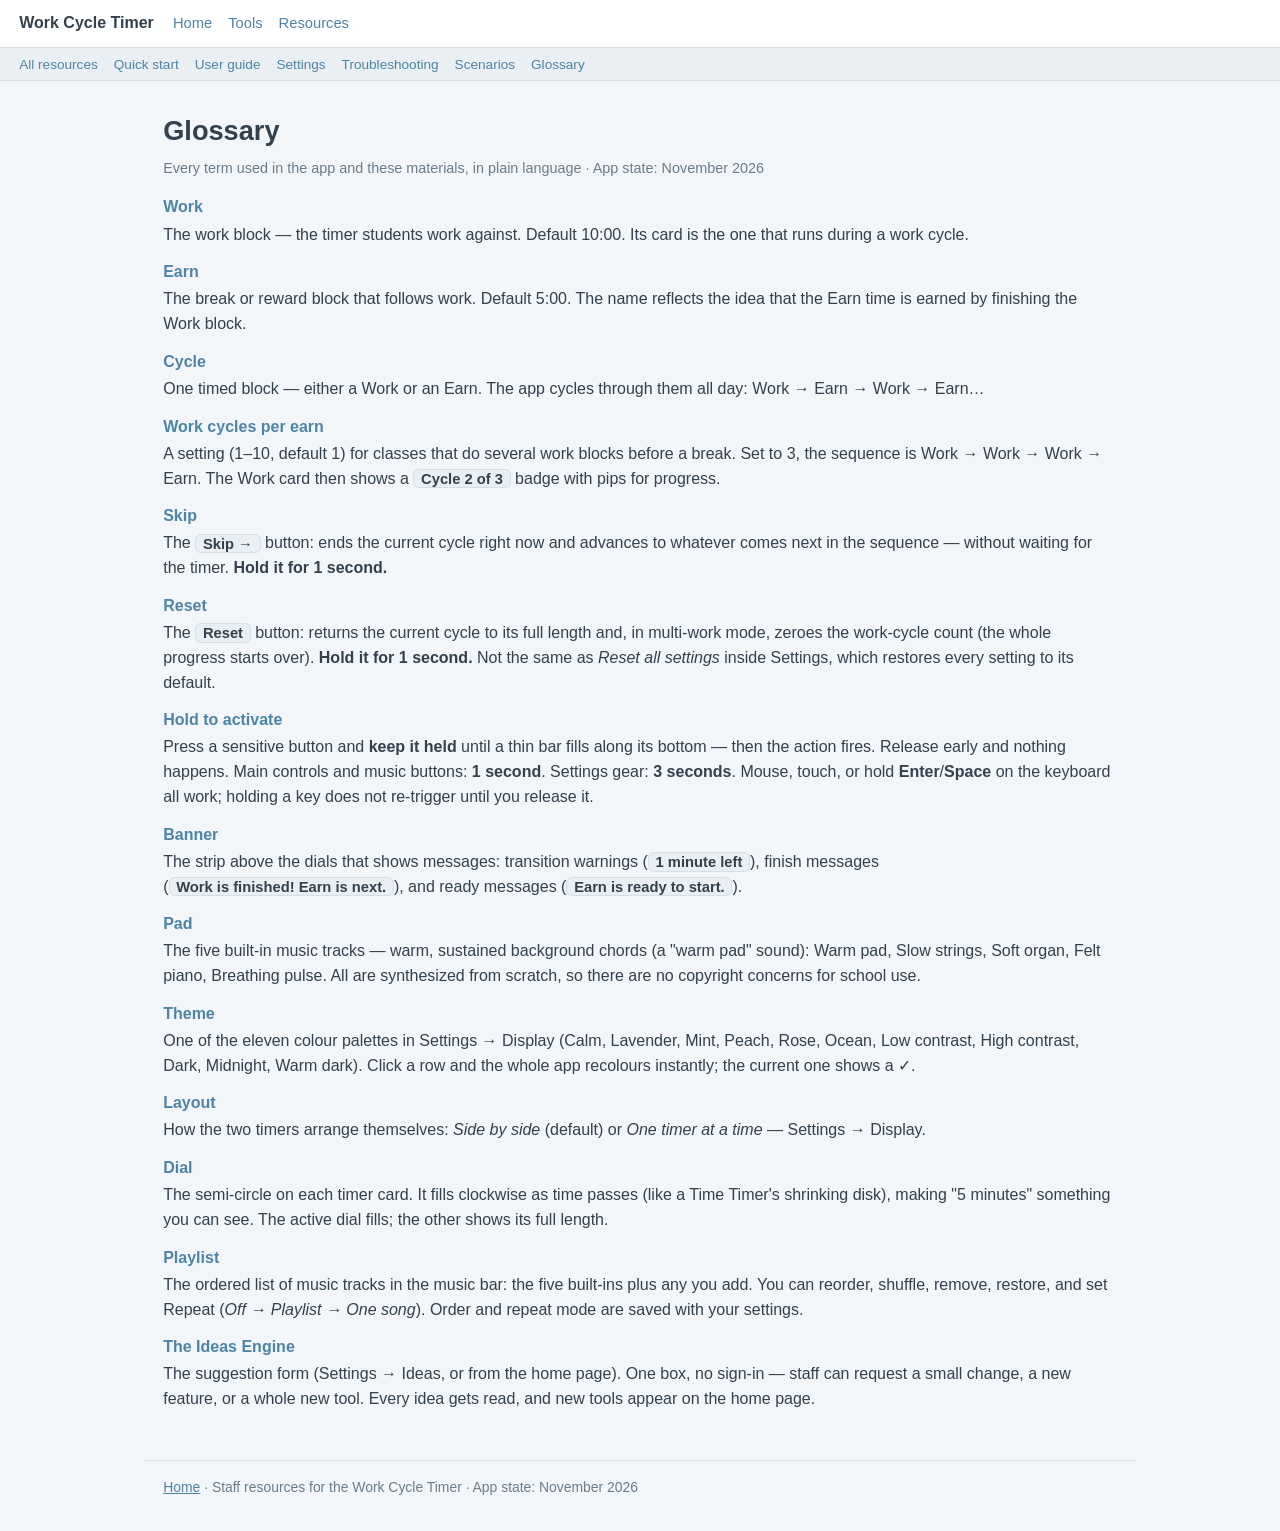
==== glossary.html @ d1660db3 "Base site: chooser home, Tools/Resources hubs, six staff resource pages" ====
<!doctype html>
<html lang="en">
<head>
<meta charset="utf-8">
<meta name="viewport" content="width=device-width, initial-scale=1">
<title>Glossary — Work Cycle Timer</title>
<link rel="stylesheet" href="site.css">
</head>
<body>

<header class="site-head">
  <a class="brand" href="index.html">Work Cycle Timer</a>
  <nav class="site-nav" aria-label="Site pages">
    <a href="index.html">Home</a>
    <a href="tools.html">Tools</a>
    <a href="resources.html">Resources</a>
  </nav>
</header>
<div class="subbar">
  <nav class="site-nav" aria-label="Resource pages">
    <a href="resources.html">All resources</a>
    <a href="quick-start.html">Quick start</a>
    <a href="user-guide.html">User guide</a>
    <a href="settings-ref.html">Settings</a>
    <a href="troubleshooting.html">Troubleshooting</a>
    <a href="scenarios.html">Scenarios</a>
    <a href="glossary.html">Glossary</a>
  </nav>
</div>

<main>
  <h1>Glossary</h1>
  <p class="meta">Every term used in the app and these materials, in plain language ·
    App state: November 2026</p>

  <dl>
    <dt>Work</dt>
    <dd>The work block — the timer students work against. Default 10:00. Its card is the one
      that runs during a work cycle.</dd>

    <dt>Earn</dt>
    <dd>The break or reward block that follows work. Default 5:00. The name reflects the idea
      that the Earn time is earned by finishing the Work block.</dd>

    <dt>Cycle</dt>
    <dd>One timed block — either a Work or an Earn. The app cycles through them all day:
      Work → Earn → Work → Earn…</dd>

    <dt>Work cycles per earn</dt>
    <dd>A setting (1–10, default 1) for classes that do several work blocks before a break.
      Set to 3, the sequence is Work → Work → Work → Earn. The Work card then shows a
      <span class="lbl">Cycle 2 of 3</span> badge with pips for progress.</dd>

    <dt>Skip</dt>
    <dd>The <span class="lbl">Skip →</span> button: ends the current cycle right now and
      advances to whatever comes next in the sequence — without waiting for the timer.
      <strong>Hold it for 1 second.</strong></dd>

    <dt>Reset</dt>
    <dd>The <span class="lbl">Reset</span> button: returns the current cycle to its full
      length and, in multi-work mode, zeroes the work-cycle count (the whole progress
      starts over). <strong>Hold it for 1 second.</strong> Not the same as
      <em>Reset all settings</em> inside Settings, which restores every setting to its
      default.</dd>

    <dt>Hold to activate</dt>
    <dd>Press a sensitive button and <strong>keep it held</strong> until a thin bar fills
      along its bottom — then the action fires. Release early and nothing happens. Main
      controls and music buttons: <strong>1 second</strong>. Settings gear: <strong>3
      seconds</strong>. Mouse, touch, or hold <strong>Enter</strong>/<strong>Space</strong>
      on the keyboard all work; holding a key does not re-trigger until you release it.</dd>

    <dt>Banner</dt>
    <dd>The strip above the dials that shows messages: transition warnings
      (<span class="lbl">1 minute left</span>), finish messages
      (<span class="lbl">Work is finished! Earn is next.</span>), and ready messages
      (<span class="lbl">Earn is ready to start.</span>).</dd>

    <dt>Pad</dt>
    <dd>The five built-in music tracks — warm, sustained background chords (a "warm pad"
      sound): Warm pad, Slow strings, Soft organ, Felt piano, Breathing pulse. All are
      synthesized from scratch, so there are no copyright concerns for school use.</dd>

    <dt>Theme</dt>
    <dd>One of the eleven colour palettes in Settings → Display (Calm, Lavender, Mint,
      Peach, Rose, Ocean, Low contrast, High contrast, Dark, Midnight, Warm dark). Click a
      row and the whole app recolours instantly; the current one shows a ✓.</dd>

    <dt>Layout</dt>
    <dd>How the two timers arrange themselves: <em>Side by side</em> (default) or
      <em>One timer at a time</em> — Settings → Display.</dd>

    <dt>Dial</dt>
    <dd>The semi-circle on each timer card. It fills clockwise as time passes (like a Time
      Timer's shrinking disk), making "5 minutes" something you can see. The active dial
      fills; the other shows its full length.</dd>

    <dt>Playlist</dt>
    <dd>The ordered list of music tracks in the music bar: the five built-ins plus any you
      add. You can reorder, shuffle, remove, restore, and set Repeat
      (<em>Off → Playlist → One song</em>). Order and repeat mode are saved with your
      settings.</dd>

    <dt>The Ideas Engine</dt>
    <dd>The suggestion form (Settings → Ideas, or from the home page). One box, no
      sign-in — staff can request a small change, a new feature, or a whole new tool.
      Every idea gets read, and new tools appear on the home page.</dd>
  </dl>
</main>

<footer class="site-foot">
  <a href="index.html">Home</a> · Staff resources for the Work Cycle Timer · App state: November 2026
</footer>

</body>
</html>
---- site.css ----
/* ============================================================
   Work Cycle Timer — site chrome for the home page and the
   staff resource pages (quick start, guide, reference, FAQ,
   scenarios, glossary). Gentle, plain, print-friendly.
   ============================================================ */

:root {
  --bg: #f2f6f8;
  --surface: #ffffff;
  --surface-2: #e9eff3;
  --text: #33414d;
  --dim: #6b7c8a;
  --border: #d5dfe6;
  --accent: #4d84a6;
  --why-bg: #e9f1f6;
  --why-border: #cfe0ec;
  --hold-bg: #fdf3dd;
  --hold-text: #7a5c1e;
  --hold-border: #eeddb3;
}

* { box-sizing: border-box; }

html { font-size: 16px; }

body {
  margin: 0;
  font-family: -apple-system, "Segoe UI", Roboto, Helvetica, Arial, sans-serif;
  background: var(--bg);
  color: var(--text);
  line-height: 1.55;
}

a { color: var(--accent); }

/* ---------- Header / nav ---------- */

.site-head {
  background: var(--surface);
  border-bottom: 1px solid var(--border);
  padding: .7rem 1.2rem;
  display: flex;
  flex-wrap: wrap;
  gap: .4rem 1.2rem;
  align-items: center;
}

.brand {
  font-weight: 800;
  text-decoration: none;
  color: var(--text);
}

.site-nav {
  display: flex;
  flex-wrap: wrap;
  gap: .25rem 1rem;
  font-size: .92rem;
}

.site-nav a {
  text-decoration: none;
  color: var(--accent);
}

.site-nav a:hover,
.site-nav a:focus-visible { text-decoration: underline; }

.subbar {
  background: var(--surface-2);
  border-bottom: 1px solid var(--border);
  padding: .35rem 1.2rem;
}

.subbar .site-nav { font-size: .85rem; }

/* ---------- Page ---------- */

main {
  max-width: 62rem;
  margin: 0 auto;
  padding: 1.4rem 1.2rem 2.5rem;
}

h1 {
  font-size: 1.7rem;
  margin: .4rem 0 .3rem;
}

h2 {
  font-size: 1.22rem;
  margin: 1.9rem 0 .55rem;
  border-bottom: 2px solid var(--border);
  padding-bottom: .25rem;
}

h3 {
  font-size: 1.03rem;
  margin: 1.25rem 0 .35rem;
}

p { margin: .45rem 0; }

.meta {
  color: var(--dim);
  font-size: .9rem;
  margin: 0 0 1rem;
}

ul, ol { padding-left: 1.3rem; }
li { margin: .32rem 0; }

/* Exact on-screen wording, marked inline */
.lbl {
  font-weight: 700;
  font-size: .92em;
  background: var(--surface-2);
  border: 1px solid var(--border);
  border-radius: 6px;
  padding: .05rem .42rem;
  white-space: nowrap;
}

/* ---------- Cards (home page) ---------- */

.cards {
  display: grid;
  grid-template-columns: repeat(auto-fill, minmax(16rem, 1fr));
  gap: .9rem;
  margin: 1rem 0;
}

.card {
  display: block;
  background: var(--surface);
  border: 1px solid var(--border);
  border-radius: 12px;
  padding: 1rem 1.1rem;
  text-decoration: none;
  color: var(--text);
}

.card:hover { border-color: var(--accent); }

.card.primary {
  border: 2px solid var(--accent);
  background: linear-gradient(160deg, var(--surface-2), var(--surface));
}

.card h3 {
  margin: 0 0 .3rem;
  color: var(--accent);
  font-size: 1.05rem;
}

.card p {
  margin: 0;
  font-size: .93rem;
  color: var(--dim);
}

.card .go {
  display: inline-block;
  margin-top: .6rem;
  font-weight: 700;
  color: var(--accent);
  font-size: .93rem;
}

/* ---------- Chooser cards (home) ---------- */

.choose {
  display: grid;
  grid-template-columns: repeat(auto-fit, minmax(17rem, 1fr));
  gap: 1.1rem;
  margin: 1.6rem 0;
}

.choose .card {
  padding: 1.6rem 1.5rem;
}

.choose .card h3 {
  font-size: 1.45rem;
  margin: 0 0 .45rem;
}

.choose .card p {
  font-size: 1rem;
  color: var(--text);
}

.choose .card .go {
  font-size: 1.05rem;
  margin-top: 1rem;
}

/* ---------- Callouts ---------- */

.hold,
.why {
  border-radius: 10px;
  padding: .6rem .85rem;
  margin: .9rem 0;
  font-size: .95rem;
}

.hold {
  background: var(--hold-bg);
  border: 1px solid var(--hold-border);
  color: var(--hold-text);
}

.why {
  background: var(--why-bg);
  border: 1px solid var(--why-border);
}

.hold strong { color: var(--hold-text); }

/* ---------- Numbered steps ---------- */

ol.steps { padding-left: 1.35rem; }
ol.steps > li { margin: .5rem 0; }
ol.steps > li::marker { font-weight: 800; color: var(--accent); }

/* ---------- Tables ---------- */

table {
  border-collapse: collapse;
  width: 100%;
  background: var(--surface);
  border: 1px solid var(--border);
  font-size: .94rem;
  margin: .6rem 0 1.2rem;
}

th, td {
  border: 1px solid var(--border);
  padding: .5rem .65rem;
  text-align: left;
  vertical-align: top;
}

th { background: var(--surface-2); }

/* ---------- FAQ blocks ---------- */

.qa {
  background: var(--surface);
  border: 1px solid var(--border);
  border-radius: 10px;
  padding: .8rem 1rem;
  margin: .8rem 0;
}

.qa h3 {
  margin: 0 0 .35rem;
  color: var(--accent);
}

.qa p:last-child { margin-bottom: 0; }

/* ---------- Glossary ---------- */

dl { margin: .5rem 0; }
dt { font-weight: 700; margin-top: .8rem; color: var(--accent); }
dd { margin: .15rem 0 0; }

/* ---------- Footer ---------- */

.site-foot {
  max-width: 62rem;
  margin: 0 auto;
  padding: 1rem 1.2rem 2rem;
  color: var(--dim);
  font-size: .87rem;
  border-top: 1px solid var(--border);
}

/* ---------- Print (staff like paper) ---------- */

@media print {
  .site-head, .site-foot { display: none; }
  body { background: #fff; font-size: 11pt; }
  main { max-width: none; padding: 0; }
  a { color: #000; text-decoration: none; }
  a[href^="http"]::after {
    content: " (" attr(href) ")";
    font-size: .8em;
    color: #444;
    word-break: break-all;
  }
  .card, table, .qa, .hold, .why, .steps li { break-inside: avoid; }
  h2, h3 { break-after: avoid; }
  .card.primary { background: #fff; }
  table { font-size: 10pt; }
  .lbl { border-color: #999; background: #fff; }
}
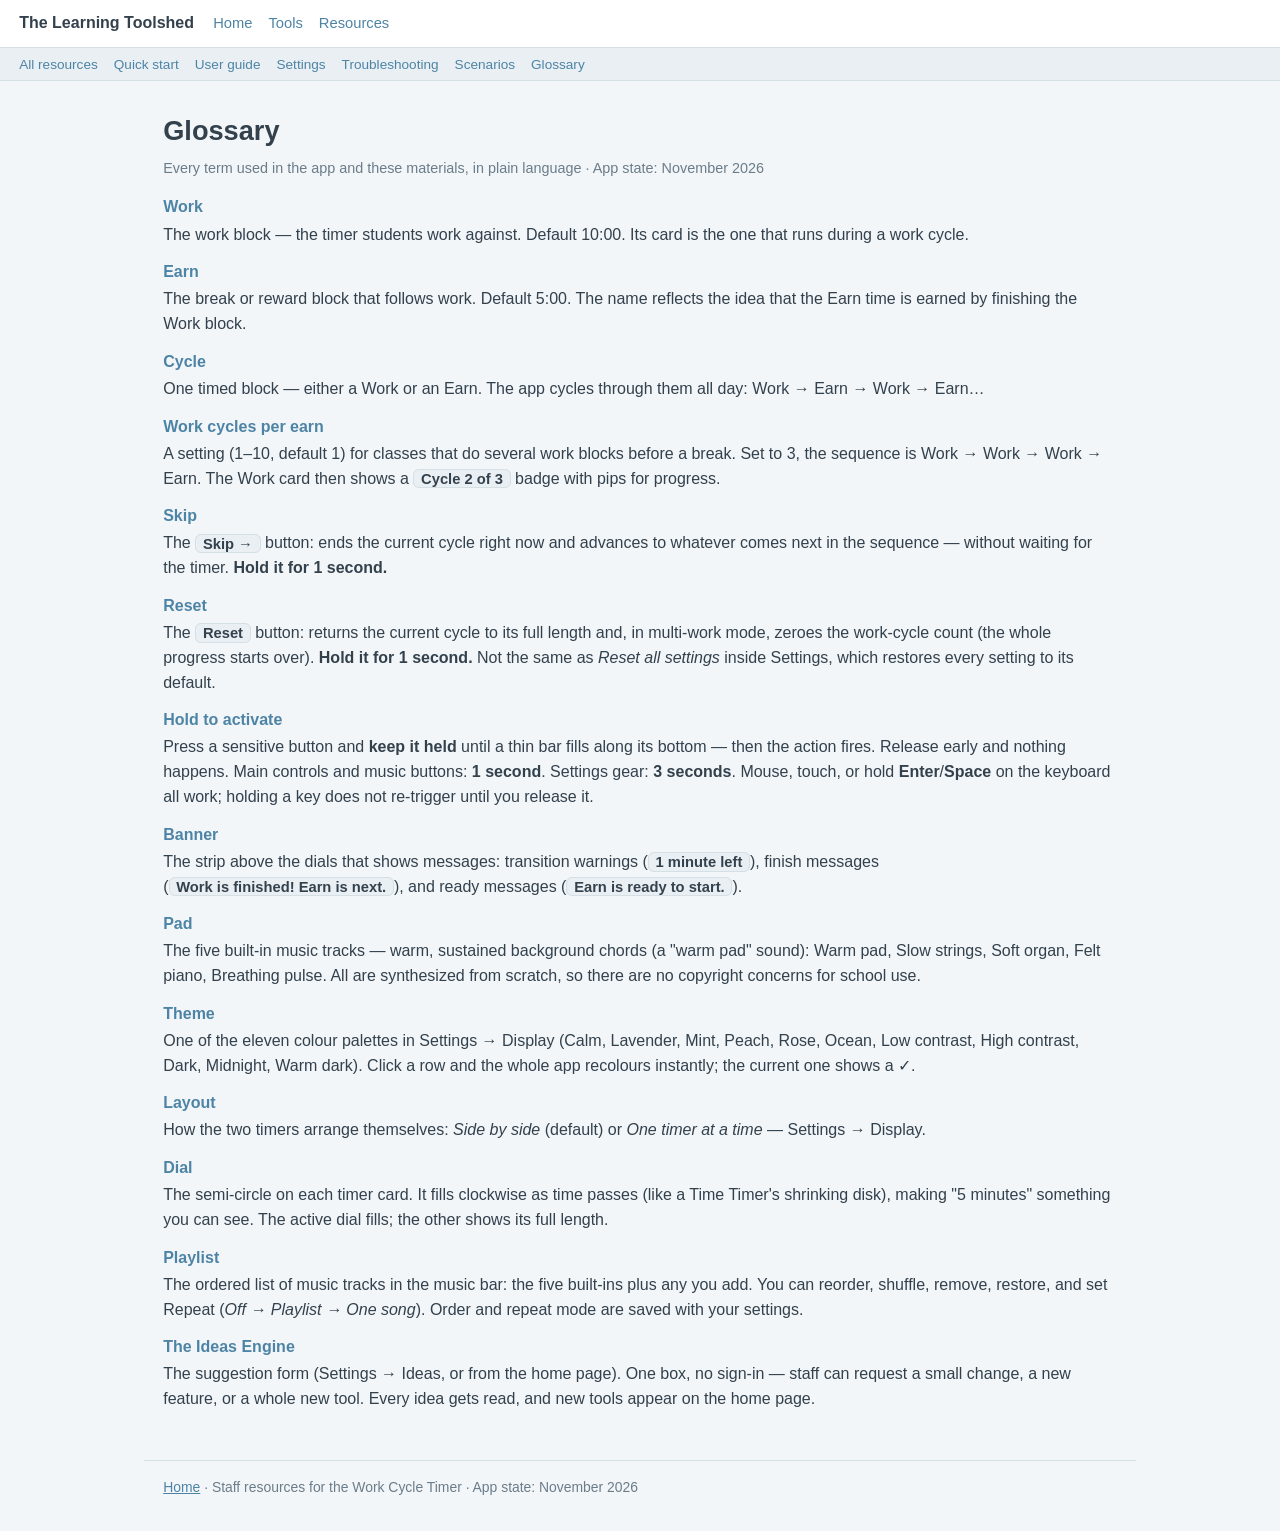
==== commit cb7e8aca: "Rename site: The Learning Toolshed (sensory-friendly tools for autistic classrooms)" ====
--- a/glossary.html
+++ b/glossary.html
@@ -3,13 +3,13 @@
 <head>
 <meta charset="utf-8">
 <meta name="viewport" content="width=device-width, initial-scale=1">
-<title>Glossary — Work Cycle Timer</title>
+<title>Glossary — The Learning Toolshed</title>
 <link rel="stylesheet" href="site.css">
 </head>
 <body>
 
 <header class="site-head">
-  <a class="brand" href="index.html">Work Cycle Timer</a>
+  <a class="brand" href="index.html">The Learning Toolshed</a>
   <nav class="site-nav" aria-label="Site pages">
     <a href="index.html">Home</a>
     <a href="tools.html">Tools</a>
--- a/site.css
+++ b/site.css
@@ -194,6 +194,58 @@
   font-size: 1.05rem;
   margin-top: 1rem;
 }
+
+/* ---------- Tool picker (resources page) ---------- */
+
+.tool-picker {
+  background: var(--surface);
+  border: 1px solid var(--border);
+  border-radius: 12px;
+  box-shadow: 0 1px 3px rgba(40, 60, 80, .07);
+  padding: .95rem 1.15rem;
+  margin: 1.2rem 0;
+  display: flex;
+  flex-wrap: wrap;
+  gap: .6rem .9rem;
+  align-items: center;
+  font-weight: 700;
+  font-size: 1.05rem;
+}
+
+.tool-picker label {
+  color: var(--text);
+}
+
+.tool-picker select {
+  font-size: 1.1rem;
+  font-weight: 600;
+  padding: .6rem 2.4rem .6rem 1rem;
+  border: 1px solid var(--border);
+  border-radius: 12px;
+  background-color: var(--surface-2);
+  background-image: url("data:image/svg+xml,%3Csvg xmlns='http://www.w3.org/2000/svg' viewBox='0 0 12 8'%3E%3Cpath d='M1 1.5 6 6.5 11 1.5' fill='none' stroke='%236b7c8a' stroke-width='2' stroke-linecap='round' stroke-linejoin='round'/%3E%3C/svg%3E");
+  background-repeat: no-repeat;
+  background-position: right .9rem center;
+  background-size: .75em;
+  color: var(--text);
+  appearance: none;
+  -webkit-appearance: none;
+  cursor: pointer;
+  box-shadow: 0 1px 2px rgba(40, 60, 80, .06);
+  transition: border-color .15s ease, box-shadow .15s ease;
+}
+
+.tool-picker select:hover {
+  border-color: var(--accent);
+}
+
+.tool-picker select:focus-visible {
+  outline: 2px solid var(--accent);
+  outline-offset: 1px;
+  border-color: var(--accent);
+}
+
+.tool-group[hidden] { display: none; }
 
 /* ---------- Callouts ---------- */
 
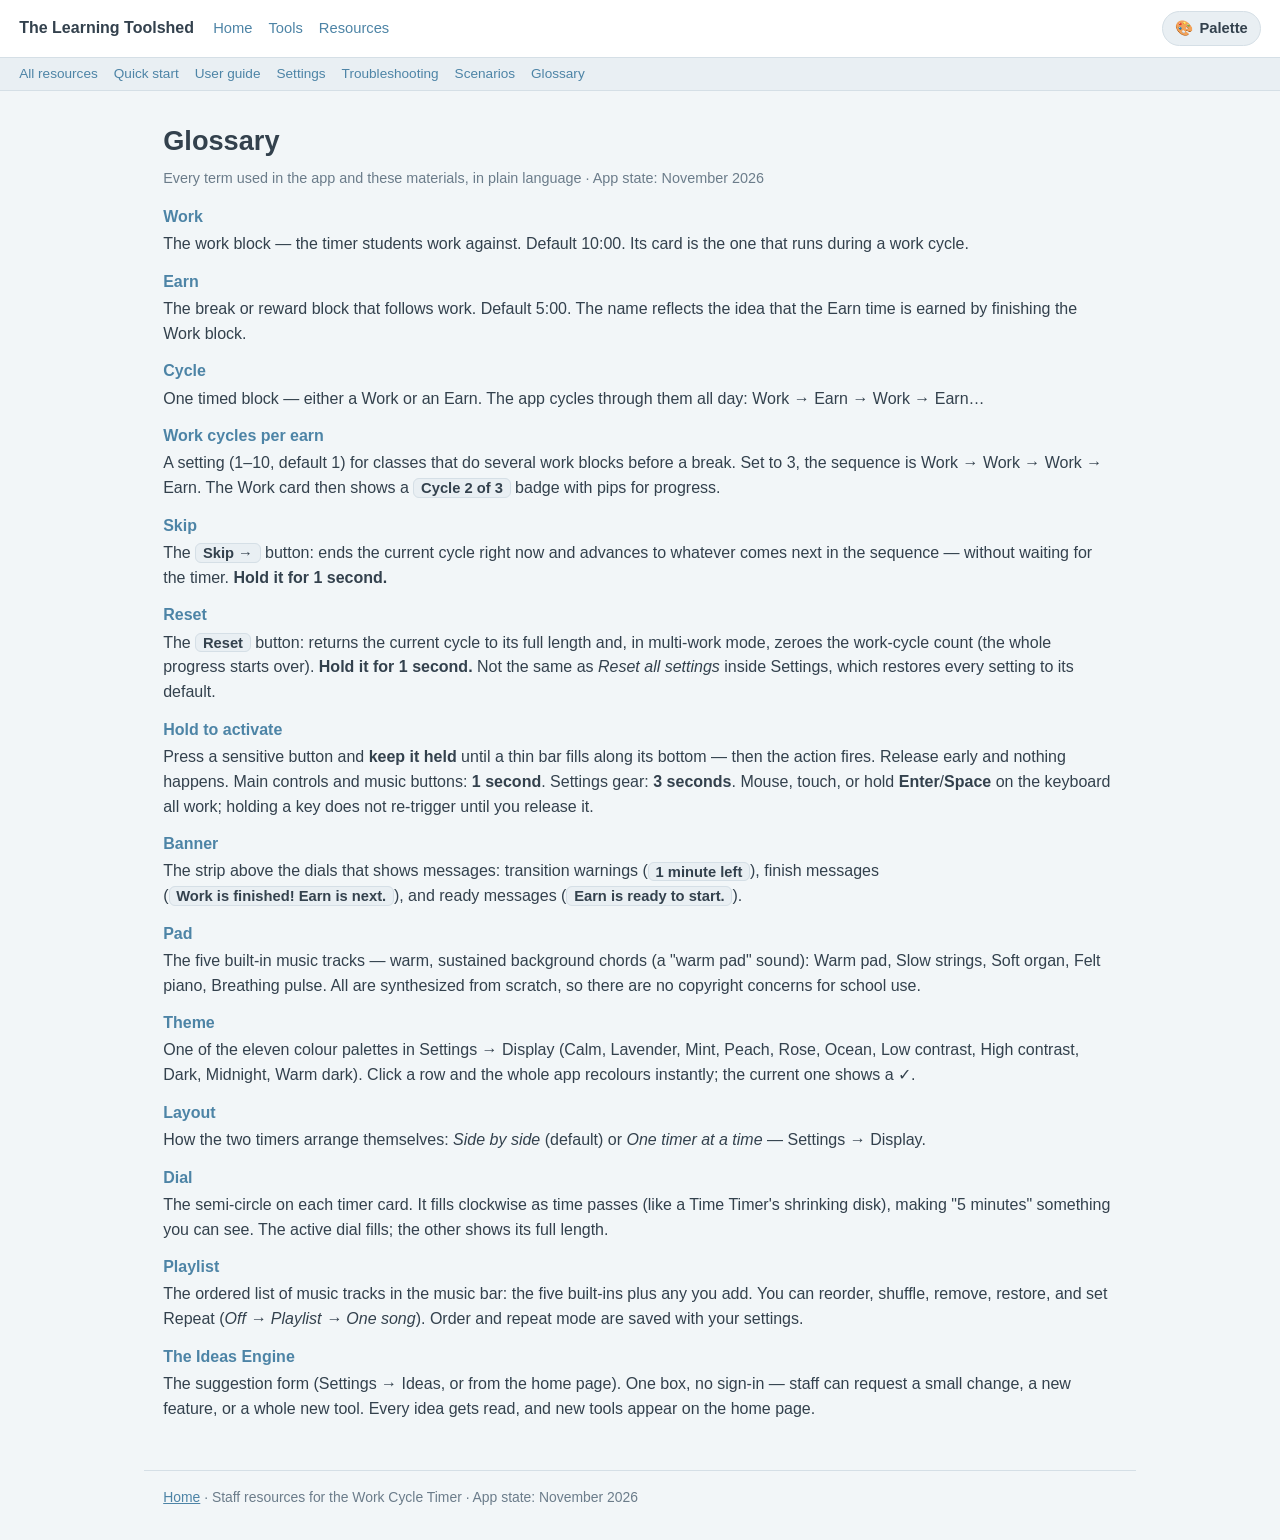
==== commit bda07912: "Shared color palette: site.js picker on every page, 11 theme blocks, fullscreen + palette docs" ====
--- a/glossary.html
+++ b/glossary.html
@@ -5,6 +5,7 @@
 <meta name="viewport" content="width=device-width, initial-scale=1">
 <title>Glossary — The Learning Toolshed</title>
 <link rel="stylesheet" href="site.css">
+<script src="site.js"></script>
 </head>
 <body>
 
--- a/site.css
+++ b/site.css
@@ -29,6 +29,7 @@
   background: var(--bg);
   color: var(--text);
   line-height: 1.55;
+  transition: background-color .35s ease, color .35s ease;   /* gentle palette switch */
 }
 
 a { color: var(--accent); }
@@ -328,6 +329,267 @@
   color: var(--dim);
   font-size: .87rem;
   border-top: 1px solid var(--border);
+}
+
+/* ---------- Shared color palettes (every page + the timer) ----------
+   The same 11 palettes as the Work Cycle Timer's Settings → Display.
+   site.js sets html[data-theme] before first paint and injects the
+   header picker; these values mirror the app's styles.css exactly so
+   moving between the site and the timer never jars.
+   Site var <- app var:  --dim <- --text-dim   --why-* <- surface-2/border
+                         --hold-* <- --warn-*                         */
+
+html[data-theme="calm"] {
+  --bg: #f2f6f8;
+  --surface: #ffffff;
+  --surface-2: #e9eff3;
+  --text: #33414d;
+  --dim: #6b7c8a;
+  --border: #d5dfe6;
+  --accent: #4d84a6;
+  --why-bg: #e9eff3;
+  --why-border: #d5dfe6;
+  --hold-bg: #fdf3dd;
+  --hold-text: #7a5c1e;
+  --hold-border: #eeddb3;
+}
+
+html[data-theme="lavender"] {
+  --bg: #f5f3fb;
+  --surface: #ffffff;
+  --surface-2: #ece8f7;
+  --text: #3d3a52;
+  --dim: #75708f;
+  --border: #ddd7ef;
+  --accent: #7a6fc0;
+  --why-bg: #ece8f7;
+  --why-border: #ddd7ef;
+  --hold-bg: #fdf3dd;
+  --hold-text: #7a5c1e;
+  --hold-border: #eeddb3;
+}
+
+html[data-theme="mint"] {
+  --bg: #eef8f3;
+  --surface: #ffffff;
+  --surface-2: #e0f0e8;
+  --text: #2f4640;
+  --dim: #648076;
+  --border: #cfe6dc;
+  --accent: #35837e;
+  --why-bg: #e0f0e8;
+  --why-border: #cfe6dc;
+  --hold-bg: #fdf3dd;
+  --hold-text: #7a5c1e;
+  --hold-border: #eeddb3;
+}
+
+html[data-theme="peach"] {
+  --bg: #fdf6ef;
+  --surface: #fffdfb;
+  --surface-2: #f9ece0;
+  --text: #4d3f34;
+  --dim: #8a7566;
+  --border: #f0e0d0;
+  --accent: #c26a3c;
+  --why-bg: #f9ece0;
+  --why-border: #f0e0d0;
+  --hold-bg: #fdf3dd;
+  --hold-text: #7a5c1e;
+  --hold-border: #eeddb3;
+}
+
+html[data-theme="rose"] {
+  --bg: #fdf4f6;
+  --surface: #ffffff;
+  --surface-2: #f9e7ec;
+  --text: #4f3540;
+  --dim: #8c6b78;
+  --border: #f2dae1;
+  --accent: #c25f7e;
+  --why-bg: #f9e7ec;
+  --why-border: #f2dae1;
+  --hold-bg: #fdf3dd;
+  --hold-text: #7a5c1e;
+  --hold-border: #eeddb3;
+}
+
+html[data-theme="ocean"] {
+  --bg: #eef8fa;
+  --surface: #ffffff;
+  --surface-2: #dff0f4;
+  --text: #2c4750;
+  --dim: #5f7f89;
+  --border: #cfe6eb;
+  --accent: #2f87a3;
+  --why-bg: #dff0f4;
+  --why-border: #cfe6eb;
+  --hold-bg: #fdf3dd;
+  --hold-text: #7a5c1e;
+  --hold-border: #eeddb3;
+}
+
+html[data-theme="low"] {
+  --bg: #eef1f3;
+  --surface: #f6f8f9;
+  --surface-2: #eaedef;
+  --text: #5b6570;
+  --dim: #838d97;
+  --border: #e2e6e9;
+  --accent: #94b4c3;
+  --why-bg: #eaedef;
+  --why-border: #e2e6e9;
+  --hold-bg: #f4efe3;
+  --hold-text: #8a8172;
+  --hold-border: #e8e0cf;
+}
+
+html[data-theme="high"] {
+  --bg: #000000;
+  --surface: #0b0d10;
+  --surface-2: #16191e;
+  --text: #ffffff;
+  --dim: #d0d6dc;
+  --border: #ffffff;
+  --accent: #56e0ff;
+  --why-bg: #16191e;
+  --why-border: #ffffff;
+  --hold-bg: #2a2105;
+  --hold-text: #ffe066;
+  --hold-border: #ffe066;
+}
+
+html[data-theme="dark"] {
+  --bg: #151a20;
+  --surface: #1e242b;
+  --surface-2: #252c34;
+  --text: #e7edf2;
+  --dim: #9aa7b3;
+  --border: #323b45;
+  --accent: #6fa9c7;
+  --why-bg: #252c34;
+  --why-border: #323b45;
+  --hold-bg: #3a3320;
+  --hold-text: #f0dca6;
+  --hold-border: #5c5030;
+}
+
+html[data-theme="midnight"] {
+  --bg: #0a0f1e;
+  --surface: #121a30;
+  --surface-2: #1a2440;
+  --text: #e3e9f7;
+  --dim: #9aa6c4;
+  --border: #2c3a5e;
+  --accent: #6fa8ff;
+  --why-bg: #1a2440;
+  --why-border: #2c3a5e;
+  --hold-bg: #1c2745;
+  --hold-text: #a9c6f5;
+  --hold-border: #3d5585;
+}
+
+html[data-theme="warm"] {
+  --bg: #211a14;
+  --surface: #2b221a;
+  --surface-2: #352a20;
+  --text: #f0e6da;
+  --dim: #b3a291;
+  --border: #4a3c2e;
+  --accent: #d9a05f;
+  --why-bg: #352a20;
+  --why-border: #4a3c2e;
+  --hold-bg: #3a3020;
+  --hold-text: #f0dca6;
+  --hold-border: #5c4c2e;
+}
+
+/* ---------- Header palette picker (site.js injects this) ---------- */
+
+.theme-wrap {
+  position: relative;
+  margin-left: auto;
+}
+
+.theme-btn {
+  display: inline-flex;
+  align-items: center;
+  gap: .4rem;
+  font: inherit;
+  font-size: .92rem;
+  font-weight: 600;
+  color: var(--text);
+  background: var(--surface-2);
+  border: 1px solid var(--border);
+  border-radius: 999px;
+  padding: .3rem .75rem;
+  cursor: pointer;
+}
+
+.theme-btn:hover { border-color: var(--accent); }
+
+.theme-btn:focus-visible {
+  outline: 2px solid var(--accent);
+  outline-offset: 1px;
+}
+
+.theme-panel {
+  position: absolute;
+  right: 0;
+  top: calc(100% + .45rem);
+  z-index: 30;
+  width: min(21.5rem, calc(100vw - 2rem));
+  background: var(--surface);
+  border: 1px solid var(--border);
+  border-radius: 12px;
+  box-shadow: 0 6px 24px rgba(0, 0, 0, .15);
+  padding: .5rem;
+}
+
+.theme-panel[hidden] { display: none; }
+
+.theme-opt {
+  display: flex;
+  align-items: center;
+  justify-content: space-between;
+  gap: .7rem;
+  width: 100%;
+  font: inherit;
+  font-size: .95rem;
+  text-align: left;
+  color: var(--text);
+  background: none;
+  border: 1px solid transparent;
+  border-radius: 9px;
+  padding: .45rem .6rem;
+  cursor: pointer;
+}
+
+.theme-opt:hover { background: var(--surface-2); }
+
+.theme-opt.active {
+  border-color: var(--accent);
+  background: var(--surface-2);
+}
+
+.theme-opt:focus-visible {
+  outline: 2px solid var(--accent);
+  outline-offset: -2px;
+}
+
+.theme-name { flex: 1; }
+
+.theme-chips {
+  display: inline-flex;
+  gap: 3px;
+  flex: none;
+}
+
+.theme-chip {
+  width: 14px;
+  height: 14px;
+  border-radius: 50%;
+  border: 1px solid var(--border);
 }
 
 /* ---------- Print (staff like paper) ---------- */
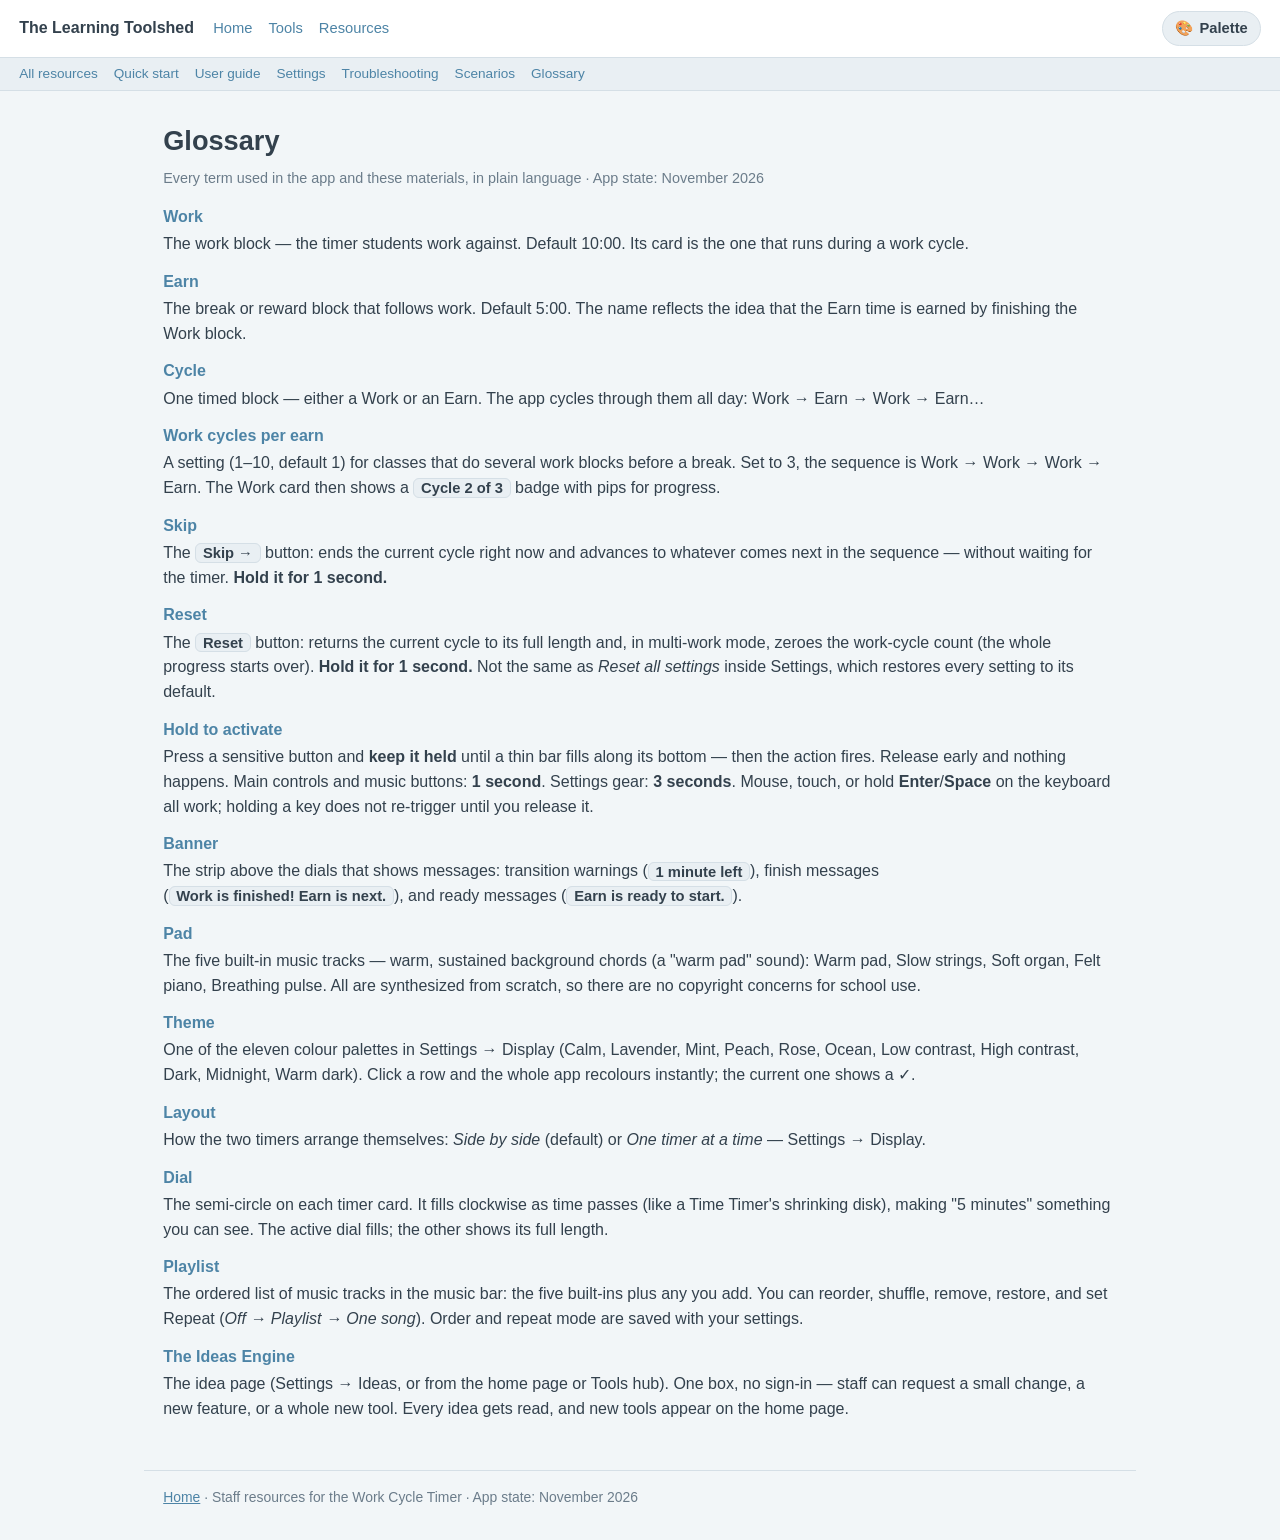
==== commit 34539f55: "Ideas Engine: themed ideas.html form + Apps Script backend (Code.gs, SETUP.md); links move off Googl" ====
--- a/glossary.html
+++ b/glossary.html
@@ -103,9 +103,10 @@
       settings.</dd>
 
     <dt>The Ideas Engine</dt>
-    <dd>The suggestion form (Settings → Ideas, or from the home page). One box, no
-      sign-in — staff can request a small change, a new feature, or a whole new tool.
-      Every idea gets read, and new tools appear on the home page.</dd>
+    <dd>The idea page (Settings → Ideas, or from the home page or Tools hub).
+      One box, no sign-in — staff can request a small change, a new feature,
+      or a whole new tool. Every idea gets read, and new tools appear on the
+      home page.</dd>
   </dl>
 </main>
 
--- a/site.css
+++ b/site.css
@@ -590,6 +590,480 @@
   height: 14px;
   border-radius: 50%;
   border: 1px solid var(--border);
+}
+
+/* "Background patterns" switch — sits at the bottom of the panel,
+   under a hairline, so it reads as a different kind of control. */
+
+.motif-btn {
+  display: flex;
+  align-items: center;
+  justify-content: space-between;
+  gap: .7rem;
+  width: 100%;
+  font: inherit;
+  font-size: .92rem;
+  color: var(--text);
+  background: none;
+  border: none;
+  border-top: 1px solid var(--border);
+  border-radius: 0;
+  margin-top: .4rem;
+  padding: .65rem .6rem .35rem;
+  cursor: pointer;
+}
+
+.motif-btn:hover { color: var(--accent); }
+
+.motif-btn:focus-visible {
+  outline: 2px solid var(--accent);
+  outline-offset: -2px;
+}
+
+.motif-state {
+  font-weight: 700;
+  color: var(--accent);
+}
+
+/* ---------- Home: news ribbon ---------- */
+
+.news-ribbon {
+  display: flex;
+  align-items: center;
+  gap: .7rem;
+  background: var(--surface-2);
+  border: 1px solid var(--border);
+  border-radius: 12px;
+  padding: .55rem .85rem;
+  margin: .9rem 0 .2rem;
+  font-size: .93rem;
+  color: var(--text);
+}
+
+.news-off .news-ribbon { display: none; }   /* hidden before first paint if dismissed */
+.news-ribbon[hidden] { display: none; }
+
+.news-text { flex: 1; }
+
+.news-dismiss {
+  flex: none;
+  width: 30px;
+  height: 30px;
+  border-radius: 50%;
+  border: 1px solid var(--border);
+  background: var(--surface);
+  color: var(--dim);
+  font-size: 1.1rem;
+  line-height: 1;
+  cursor: pointer;
+}
+
+.news-dismiss:hover { border-color: var(--accent); color: var(--text); }
+
+/* ---------- Home: hero (shed + title) ---------- */
+
+.hero {
+  display: grid;
+  grid-template-columns: minmax(0, 1fr);
+  gap: .3rem 1.6rem;
+  align-items: center;
+  margin: .7rem 0 .3rem;
+}
+
+@media (min-width: 760px) {
+  .hero { grid-template-columns: minmax(170px, 230px) minmax(0, 1fr); }
+}
+
+.hero-art {
+  display: flex;
+  justify-content: center;
+}
+
+.hero-art .shed-svg {
+  width: min(230px, 62vw);
+  height: auto;
+}
+
+.hero-tagline {
+  margin: 0 0 .25rem;
+  font-size: 1.05rem;
+  font-weight: 600;
+  color: var(--text);
+}
+
+.hero-ask {
+  margin: 0;
+  color: var(--dim);
+}
+
+/* the cat arrives when someone clicks the title 5 times */
+.shed-cat { transition: opacity .7s ease; }
+
+.hero-art.cat-on .shed-cat { opacity: .92; }
+
+/* ---------- Home: door cards ----------
+   Three layers: a recess (the destination page's palette-themed mini
+   preview), the door face (whisper-faint plank seams), and an opaque
+   sign nailed over it carrying all the text — so the texture never
+   sits behind words. Hover swings the face open on its left edge
+   (the hinge) to reveal the preview behind it. */
+
+.choose .card.door {
+  position: relative;
+  display: flex;                    /* the face is in flow — it gives the card height */
+  overflow: hidden;                 /* crops the swinging face */
+  padding: 0;
+  min-height: 190px;                /* the door has body even with short text */
+  border: 2px solid var(--border-strong);
+  border-radius: 14px 14px 8px 8px;
+  background-color: var(--surface-2);   /* the door itself, visible around the sign */
+  perspective: 1400px;               /* gives the swing its 3-D feel */
+  transition: border-color .18s ease, box-shadow .18s ease;
+}
+
+.choose .card.door.primary { border-color: var(--accent); }
+
+/* — the recess: a peek at the page the door leads to — */
+
+.door-recess {
+  position: absolute;
+  inset: 5px;
+  border-radius: 8px;
+  overflow: hidden;
+  background: var(--bg);
+  box-shadow: inset 0 3px 10px rgba(0, 0, 0, .28);   /* doorway depth */
+}
+
+.door-preview,
+.door-preview svg {
+  display: block;
+  width: 100%;
+  height: 100%;
+}
+
+/* — the door face: faint seams, hinges on the left — */
+
+.door-face {
+  position: relative;               /* in flow — this is what gives the card its height */
+  z-index: 1;                       /* over the recess: hides the preview until open */
+  flex: 1;
+  min-height: 190px;
+  display: flex;
+  transform-origin: right center;   /* the hinge is on the right */
+  transform: rotateY(0deg);
+  transition: transform .45s cubic-bezier(.34, .72, .3, 1);
+  background-color: var(--surface-2);   /* the door, around the sign */
+  /* whisper-faint plank seams — they only show in the frame around the
+     sign now, so they never compete with the text */
+  background-image: repeating-linear-gradient(
+    90deg,
+    transparent 0 46px,
+    rgba(127, 127, 127, .07) 46px 47px,
+    transparent 47px 48px
+  );
+}
+
+.choose .card.door:hover .door-face,
+.choose .card.door:focus-visible .door-face {
+  transform: rotateY(-34deg);       /* swings away from you on its right hinge —
+                                       the preview strip appears on the left */
+}
+
+/* — the sign: opaque plate, four nails in the corners — */
+
+.door-sign {
+  position: relative;
+  flex: 1;                          /* fills the face minus its margins */
+  box-sizing: border-box;
+  margin: 18px 26px;                /* the door shows all around the sign */
+  padding: .9rem 1.05rem;           /* tightened — the sign hugs its text */
+  display: flex;
+  flex-direction: column;
+  align-items: flex-start;
+  background: var(--surface);
+  border: 1px solid var(--border);
+  border-radius: 9px;
+  box-shadow: 0 2px 7px rgba(0, 0, 0, .16);
+}
+
+.nail {
+  position: absolute;
+  width: 9px;
+  height: 9px;
+  border-radius: 50%;
+  background: radial-gradient(circle at 34% 30%, var(--border-strong), var(--dim));
+  box-shadow: 0 1px 1px rgba(0, 0, 0, .3);
+}
+
+.nail-tl { top: 7px; left: 7px; }
+.nail-tr { top: 7px; right: 7px; }
+.nail-bl { bottom: 7px; left: 7px; }
+.nail-br { bottom: 7px; right: 7px; }
+
+.door-icon {
+  display: block;
+  margin-bottom: .45rem;
+}
+
+.door-icon svg { display: block; }
+
+.choose .card.door .door-sign h3 { margin: 0 0 .3rem; }
+
+.door-sign p { flex: 1; }
+
+.choose .card.door .go {
+  display: inline-block;
+  margin-top: .6rem;                /* was 1rem — the sign is tighter now */
+  transition: transform .18s ease;
+}
+
+.choose .card.door:hover .go,
+.choose .card.door:focus-visible .go { transform: translateX(5px); }
+
+@media (prefers-reduced-motion: reduce) {
+  /* no swing — the door snaps open instead, so the preview behind it
+     is still revealed; only the animation is skipped */
+  .door-face,
+  .choose .card.door .go,
+  .shed-cat { transition: none; }
+}
+
+/* ---------- Home: jump-back card ---------- */
+
+.choose .card.jump-card { border-style: dashed; }
+
+.jump-card[hidden] { display: none; }   /* beats .card's display: block */
+
+.jump-icon {
+  display: block;
+  font-size: 1.5rem;
+  margin-bottom: .3rem;
+}
+
+.jump-label {
+  display: block;
+  font-size: .85rem;
+  color: var(--dim);
+}
+
+.jump-name {
+  display: block;
+  font-weight: 800;
+  font-size: 1.08rem;
+  color: var(--accent);
+  margin: .1rem 0 .45rem;
+}
+
+/* ---------- Home: quick links ---------- */
+
+.quick-links {
+  display: flex;
+  flex-wrap: wrap;
+  gap: .6rem;
+  margin: 1.1rem 0 .4rem;
+}
+
+.quick-links a {
+  text-decoration: none;
+  font-size: .92rem;
+  font-weight: 600;
+  color: var(--accent);
+  background: var(--surface);
+  border: 1px solid var(--border);
+  border-radius: 999px;
+  padding: .4rem .95rem;
+  transition: border-color .15s ease, background-color .15s ease;
+}
+
+.quick-links a:hover {
+  border-color: var(--accent);
+  background: var(--surface-2);
+}
+
+/* ---------- Home: ideas nudge (footer) ---------- */
+
+.idea-nudge {
+  display: inline-block;
+  margin-top: .5rem;
+  font-weight: 600;
+  color: var(--accent);
+}
+
+/* ---------- Ideas Engine (ideas.html) ---------- */
+
+.idea-card {
+  max-width: 42rem;
+  padding: 1.4rem 1.5rem;
+}
+
+.idea-form {
+  display: flex;
+  flex-direction: column;
+  gap: .95rem;
+  margin-top: .3rem;
+}
+
+.field {
+  display: flex;
+  flex-direction: column;
+  gap: .32rem;
+}
+
+.field label {
+  font-weight: 600;
+  font-size: .97rem;
+  color: var(--text);
+}
+
+.field .opt {
+  font-weight: 400;
+  color: var(--dim);
+}
+
+.field input,
+.field textarea {
+  font: inherit;
+  color: var(--text);
+  background: var(--bg);
+  border: 1px solid var(--border-strong);
+  border-radius: 8px;
+  padding: .62rem .72rem;
+}
+
+.field textarea {
+  min-height: 7.5rem;
+  resize: vertical;
+  line-height: 1.45;
+}
+
+.field input:focus-visible,
+.field textarea:focus-visible {
+  outline: 2px solid var(--accent);
+  outline-offset: 1px;
+  border-color: var(--accent);
+}
+
+/* honeypot — clipped out of sight but still submitted */
+.hp {
+  position: absolute;
+  width: 1px;
+  height: 1px;
+  overflow: hidden;
+  clip-path: inset(50%);
+  white-space: nowrap;
+}
+
+.idea-submit {
+  font: inherit;
+  font-weight: 700;
+  font-size: 1rem;
+  color: var(--surface);
+  background: var(--accent);
+  border: none;
+  border-radius: 10px;
+  padding: .72rem 1.35rem;
+  min-height: 44px;
+  cursor: pointer;
+  align-self: flex-start;
+}
+
+.idea-submit:hover { filter: brightness(1.07); }
+
+.idea-submit:focus-visible {
+  outline: 2px solid var(--accent);
+  outline-offset: 2px;
+}
+
+.idea-submit[disabled] {
+  opacity: .6;
+  cursor: default;
+}
+
+.idea-fine {
+  margin: 0;
+  font-size: .88rem;
+  color: var(--dim);
+}
+
+.idea-status {
+  outline: none;
+}
+
+.idea-status h3 { margin-bottom: .35rem; }
+
+.idea-fallback {
+  margin: .6rem 0 0;
+  font-size: .93rem;
+  color: var(--dim);
+}
+
+.idea-fallback a { font-weight: 600; }
+
+.idea-again {
+  font: inherit;
+  font-weight: 600;
+  font-size: .93rem;
+  color: var(--accent);
+  background: none;
+  border: 1px solid var(--border-strong);
+  border-radius: 999px;
+  padding: .45rem 1.05rem;
+  margin-top: .9rem;
+  cursor: pointer;
+}
+
+.idea-again:hover { border-color: var(--accent); }
+
+.idea-again:focus-visible {
+  outline: 2px solid var(--accent);
+  outline-offset: 2px;
+}
+
+/* ---------- Home background patterns (toggleable) ----------
+   Whisper-quiet per-palette motifs, home page only — the docs pages
+   stay plain. One grayscale tile per motif family, shared across the
+   palettes it suits. Toggle: 🎨 Palette panel → "Background patterns".
+   Deliberately plain: low contrast and high contrast get no pattern. */
+
+body.home::before {
+  content: '';
+  position: fixed;
+  inset: 0;
+  z-index: -1;
+  pointer-events: none;
+  background-repeat: repeat;
+  background-size: 230px 230px;
+}
+
+html.motifs-off body.home::before { display: none; }
+
+/* clouds — calm, peach. Each cloud = a flat-ish base ellipse plus
+   bumps of differing sizes; the group's opacity (not fill-opacity)
+   flattens the overlaps first, so there are no seam lines where the
+   circles meet. Four different silhouettes so the tile doesn't read
+   as one shape repeated. */
+html[data-theme="calm"] body.home::before,
+html[data-theme="peach"] body.home::before {
+  background-image: url("data:image/svg+xml,<svg xmlns='http://www.w3.org/2000/svg' width='230' height='230' viewBox='0 0 230 230'><g fill='rgb(70,90,110)' opacity='0.075'><ellipse cx='46' cy='52' rx='30' ry='7'/><circle cx='30' cy='44' r='12'/><circle cx='48' cy='37' r='16'/><circle cx='66' cy='45' r='11'/><ellipse cx='163' cy='134' rx='26' ry='7'/><circle cx='152' cy='124' r='14'/><circle cx='169' cy='118' r='17'/><ellipse cx='70' cy='204' rx='22' ry='6'/><circle cx='62' cy='197' r='9'/><circle cx='77' cy='194' r='11'/><ellipse cx='188' cy='186' rx='17' ry='4'/><ellipse cx='204' cy='181' rx='9' ry='3'/></g></svg>");
+}
+
+/* waves — ocean, mint */
+html[data-theme="ocean"] body.home::before,
+html[data-theme="mint"] body.home::before {
+  background-image: url("data:image/svg+xml,<svg xmlns='http://www.w3.org/2000/svg' width='230' height='230' viewBox='0 0 230 230'><g fill='none' stroke='rgba(50,100,120,0.09)' stroke-width='3' stroke-linecap='round'><path d='M0 55q19-11 38 0t38 0t38 0t38 0t38 0t38 0'/><path d='M0 130q19-11 38 0t38 0t38 0t38 0t38 0t38 0'/><path d='M0 205q19-11 38 0t38 0t38 0t38 0t38 0t38 0'/></g></svg>");
+}
+
+/* stars — midnight, dark, warm */
+html[data-theme="midnight"] body.home::before,
+html[data-theme="dark"] body.home::before,
+html[data-theme="warm"] body.home::before {
+  background-image: url("data:image/svg+xml,<svg xmlns='http://www.w3.org/2000/svg' width='230' height='230' viewBox='0 0 230 230'><g fill='rgba(255,255,255,0.5)'><circle cx='30' cy='40' r='1.7'/><circle cx='120' cy='25' r='1.2'/><circle cx='192' cy='78' r='1.9'/><circle cx='70' cy='140' r='1.3'/><circle cx='150' cy='182' r='1.6'/><circle cx='25' cy='202' r='1.2'/><circle cx='105' cy='105' r='1'/><circle cx='210' cy='155' r='1.3'/></g></svg>");
+}
+
+/* sparkles — lavender, rose */
+html[data-theme="lavender"] body.home::before,
+html[data-theme="rose"] body.home::before {
+  background-image: url("data:image/svg+xml,<svg xmlns='http://www.w3.org/2000/svg' width='230' height='230' viewBox='0 0 230 230'><g fill='rgba(110,90,150,0.09)'><path d='M40 30l3 8 8 3-8 3-3 8-3-8-8-3 8-3z'/><path d='M160 110l2.5 7 7 2.5-7 2.5-2.5 7-2.5-7-7-2.5 7-2.5z'/><path d='M80 175l2 6 6 2-6 2-2 6-2-6-6-2 6-2z'/><path d='M196 55l2 6 6 2-6 2-2 6-2-6-6-2 6-2z'/></g></svg>");
 }
 
 /* ---------- Print (staff like paper) ---------- */
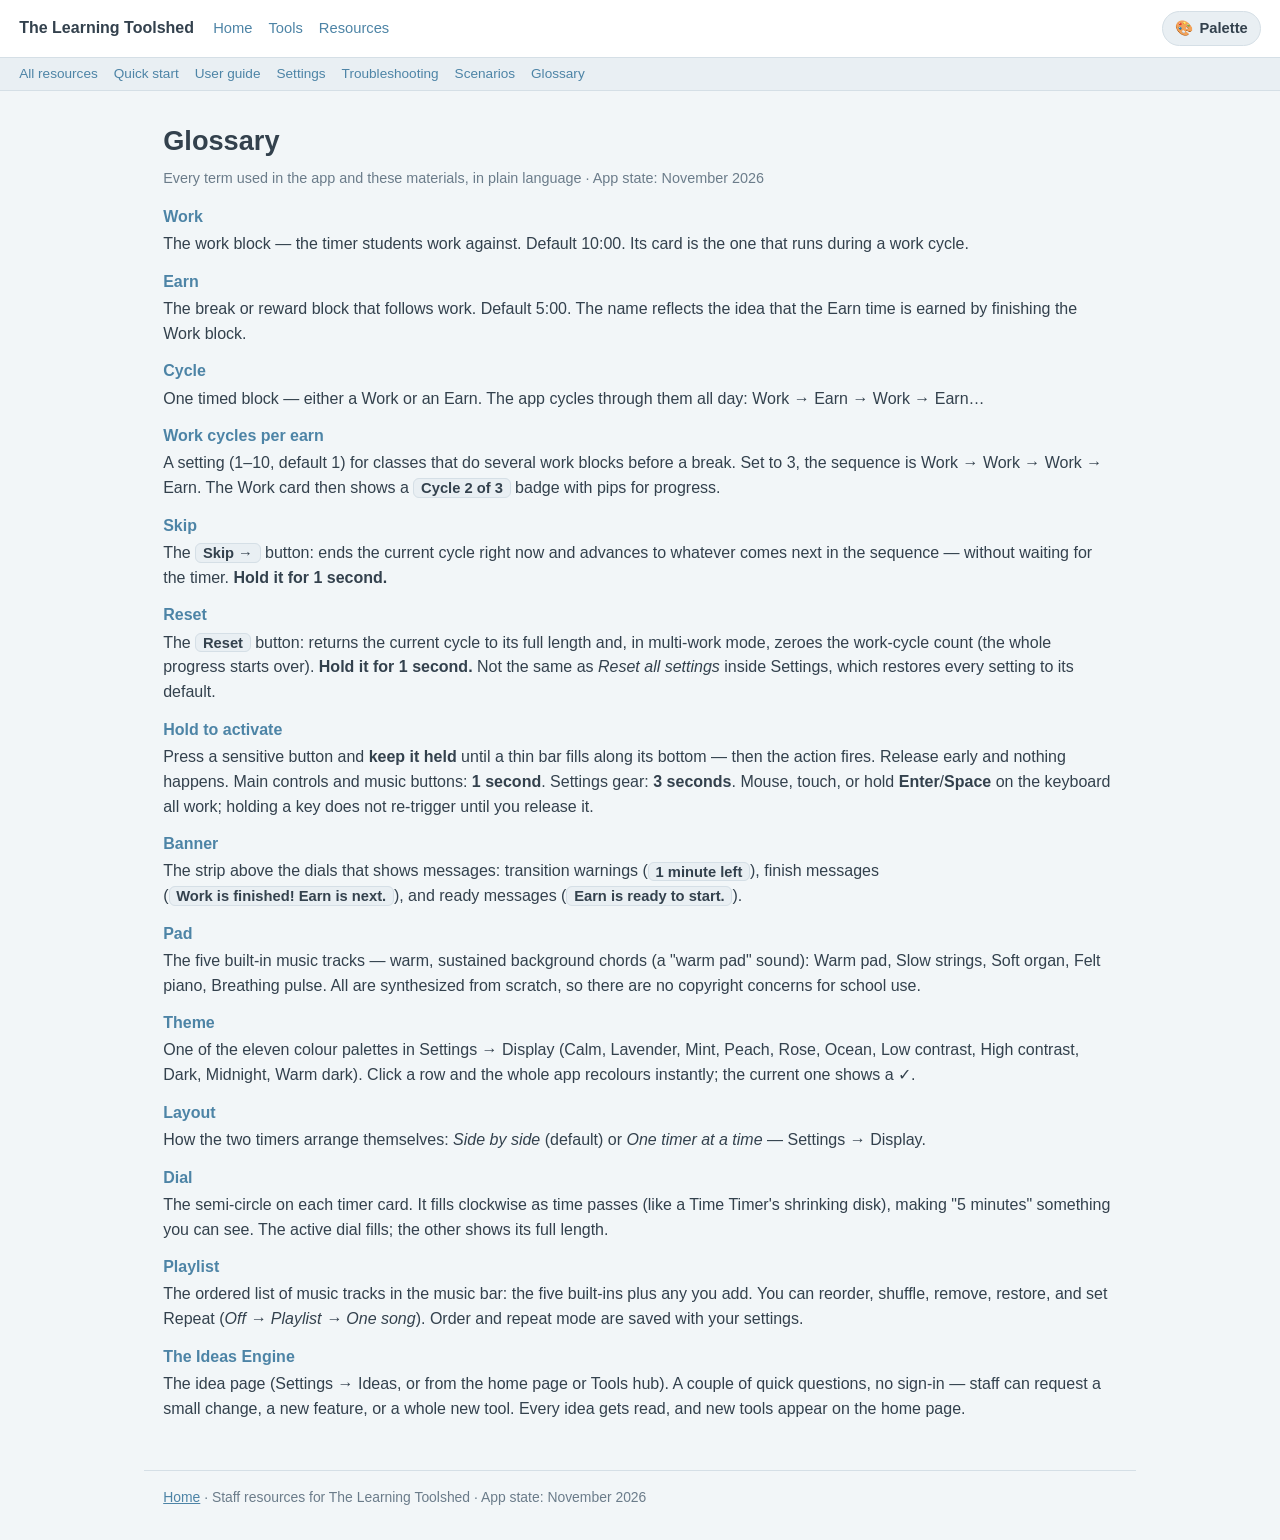
==== commit f575299f: "Ideas form v2: tool-vs-feature first question, dynamic tool dropdown from TOOLS, footers renamed to " ====
--- a/glossary.html
+++ b/glossary.html
@@ -104,14 +104,14 @@
 
     <dt>The Ideas Engine</dt>
     <dd>The idea page (Settings → Ideas, or from the home page or Tools hub).
-      One box, no sign-in — staff can request a small change, a new feature,
-      or a whole new tool. Every idea gets read, and new tools appear on the
-      home page.</dd>
+      A couple of quick questions, no sign-in — staff can request a small
+      change, a new feature, or a whole new tool. Every idea gets read, and
+      new tools appear on the home page.</dd>
   </dl>
 </main>
 
 <footer class="site-foot">
-  <a href="index.html">Home</a> · Staff resources for the Work Cycle Timer · App state: November 2026
+  <a href="index.html">Home</a> · Staff resources for The Learning Toolshed · App state: November 2026
 </footer>
 
 </body>
--- a/site.css
+++ b/site.css
@@ -903,11 +903,15 @@
   margin-top: .3rem;
 }
 
+.idea-form[hidden] { display: none; }   /* beats .idea-form's display: flex */
+
 .field {
   display: flex;
   flex-direction: column;
   gap: .32rem;
 }
+
+.field[hidden] { display: none; }   /* beats .field's display: flex */
 
 .field label {
   font-weight: 600;
@@ -936,8 +940,64 @@
   line-height: 1.45;
 }
 
+/* the "Which tool is it for?" dropdown — same treatment as the
+   resources page's tool picker (flat caret, themed colors) */
+.field select {
+  font: inherit;
+  color: var(--text);
+  background-color: var(--bg);
+  background-image: url("data:image/svg+xml,%3Csvg xmlns='http://www.w3.org/2000/svg' viewBox='0 0 12 8'%3E%3Cpath d='M1 1.5 6 6.5 11 1.5' fill='none' stroke='%236b7c8a' stroke-width='2' stroke-linecap='round' stroke-linejoin='round'/%3E%3C/svg%3E");
+  background-repeat: no-repeat;
+  background-position: right .85rem center;
+  background-size: .78em;
+  border: 1px solid var(--border-strong);
+  border-radius: 8px;
+  padding: .62rem 2.2rem .62rem .72rem;
+  appearance: none;
+  -webkit-appearance: none;
+  cursor: pointer;
+}
+
+/* first question: tool idea or feature idea? */
+.radio-set {
+  border: 0;
+  padding: 0;
+  margin: 0;
+  min-width: 0;
+}
+
+.radio-set legend {
+  font-weight: 600;
+  font-size: .97rem;
+  color: var(--text);
+  padding: 0;
+  margin-bottom: .45rem;
+}
+
+.radio {
+  display: flex;
+  align-items: center;
+  gap: .55rem;
+  font-size: .97rem;
+  color: var(--text);
+  cursor: pointer;
+  padding: .28rem 0;
+}
+
+.radio + .radio { margin-top: .3rem; }
+
+.radio input {
+  width: 18px;
+  height: 18px;
+  margin: 0;
+  accent-color: var(--accent);
+  cursor: pointer;
+  flex: none;
+}
+
 .field input:focus-visible,
-.field textarea:focus-visible {
+.field textarea:focus-visible,
+.field select:focus-visible {
   outline: 2px solid var(--accent);
   outline-offset: 1px;
   border-color: var(--accent);
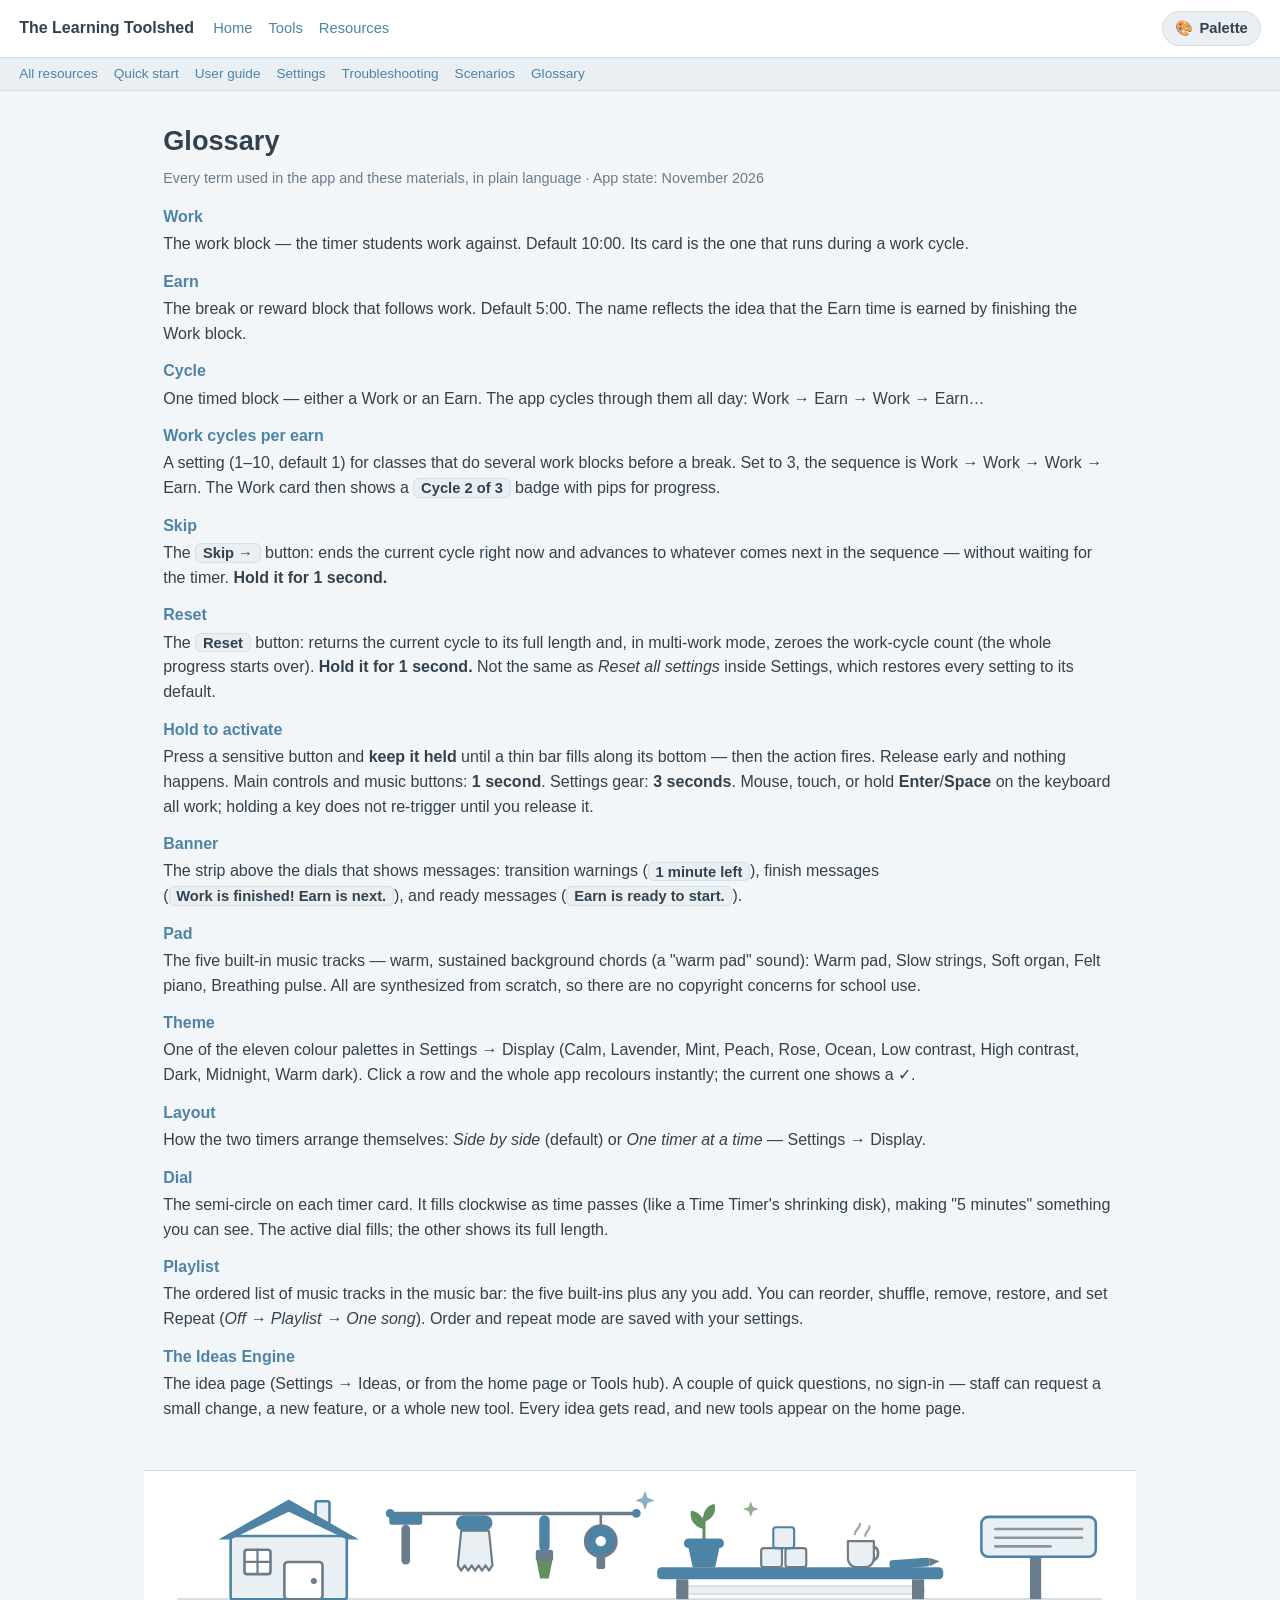
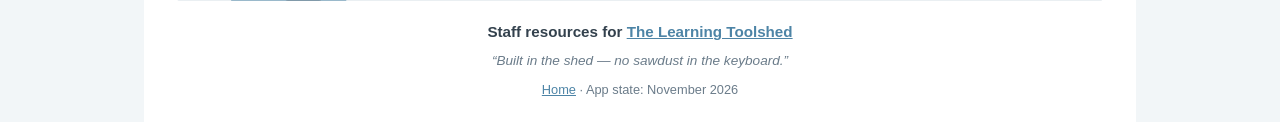
==== commit 8ece8d1f: "Standardize header control cluster; add workbench footer with rotating shed wisdom - toolshed-common" ====
--- a/glossary.html
+++ b/glossary.html
@@ -4,7 +4,9 @@
 <meta charset="utf-8">
 <meta name="viewport" content="width=device-width, initial-scale=1">
 <title>Glossary — The Learning Toolshed</title>
+<link rel="stylesheet" href="toolshed-common/css/toolshed-common.css">
 <link rel="stylesheet" href="site.css">
+<script src="toolshed-common/js/toolshed-common.js"></script>
 <script src="site.js"></script>
 </head>
 <body>
@@ -111,8 +113,10 @@
 </main>
 
 <footer class="site-foot">
-  <a href="index.html">Home</a> · Staff resources for The Learning Toolshed · App state: November 2026
+  <p class="foot-phrase">Staff resources for <a href="index.html">The Learning Toolshed</a></p>
+  <p class="foot-meta"><a href="index.html">Home</a> &#183; App state: November 2026</p>
 </footer>
 
 </body>
 </html>
+
--- a/toolshed-common/css/toolshed-common.css
+++ b/toolshed-common/css/toolshed-common.css
@@ -0,0 +1,374 @@
+/* ============================================================
+   toolshed-common.css — shared theme tokens + chrome styles
+   Used by: site, morning-work, math-playground, work-cycle-timer
+
+   Import once per page (before first paint):
+     <link rel="stylesheet" href="https://swankymcgee.github.io/toolshed-common/css/toolshed-common.css">
+
+   This file defines:
+     - CSS custom properties for all 11 themes (via [data-theme] blocks)
+       Including site-specific: --dim, --why-bg, --why-border, --hold-bg, --hold-text, --hold-border
+     - Base reset, typography, links
+     - Header/footer chrome styles (.site-head, .brand, .site-nav, .site-foot)
+     - Hold button styles (.hold-btn, .hold-track, .hold-fill, .holding)
+     - Palette picker styles (.theme-wrap, .theme-btn, .theme-panel, .theme-opt, .theme-chip)
+     - Motif toggle styles (.motif-btn, .motif-state)
+     - Card base styles (.card, .card:hover)
+     - Button base styles (.btn, .ghost-btn)
+     - Focus-visible outlines (using --accent)
+     - .lbl utility for exact on-screen wording
+
+   Each tool adds its own stylesheet AFTER this one for tool-specific
+   components (dials, games, morning parts, etc.).
+   ============================================================ */
+
+/* ---------- Theme tokens ----------
+   11 palettes. chips = [bg, surface, text, accent, accent2].
+   Keep in step with THEMES array in toolshed-common.js.
+   Site-specific additions: --dim (alias for --text-dim with per-theme tweaks),
+   --why-bg/--why-border (card highlights), --hold-bg/--hold-text/--hold-border (hold button). */
+:root {
+  --bg: #f2f6f8;
+  --surface: #ffffff;
+  --surface-2: #e9eff3;
+  --text: #33414d;
+  --text-dim: #6b7c8a;
+  --dim: #6b7c8a;
+  --border: #d5dfe6;
+  --border-strong: #b9c8d3;
+  --accent: #4d84a6;
+  --accent2: #628f5d;
+  --why-bg: #e9eff3;
+  --why-border: #d5dfe6;
+  --hold-bg: #fdf3dd;
+  --hold-text: #7a5c1e;
+  --hold-border: #eeddb3;
+}
+
+[data-theme="calm"] {
+  --bg: #f2f6f8; --surface: #ffffff; --surface-2: #e9eff3;
+  --text: #33414d; --text-dim: #6b7c8a; --dim: #6b7c8a;
+  --border: #d5dfe6; --border-strong: #b9c8d3;
+  --accent: #4d84a6; --accent2: #628f5d;
+  --why-bg: #e9eff3; --why-border: #d5dfe6;
+  --hold-bg: #fdf3dd; --hold-text: #7a5c1e; --hold-border: #eeddb3;
+}
+[data-theme="lavender"] {
+  --bg: #f5f3fb; --surface: #ffffff; --surface-2: #ece8f7;
+  --text: #3d3a52; --text-dim: #75708f; --dim: #75708f;
+  --border: #ddd7ef; --border-strong: #c5bce6;
+  --accent: #7a6fc0; --accent2: #6a9a76;
+  --why-bg: #ece8f7; --why-border: #ddd7ef;
+  --hold-bg: #fdf3dd; --hold-text: #7a5c1e; --hold-border: #eeddb3;
+}
+[data-theme="mint"] {
+  --bg: #eef8f3; --surface: #ffffff; --surface-2: #e0f0e8;
+  --text: #2f4640; --text-dim: #648076; --dim: #648076;
+  --border: #cfe6dc; --border-strong: #aed2c3;
+  --accent: #35837e; --accent2: #6f9a58;
+  --why-bg: #e0f0e8; --why-border: #cfe6dc;
+  --hold-bg: #fdf3dd; --hold-text: #7a5c1e; --hold-border: #eeddb3;
+}
+[data-theme="peach"] {
+  --bg: #fdf6ef; --surface: #fffdfb; --surface-2: #f9ece0;
+  --text: #4d3f34; --text-dim: #8a7566; --dim: #8a7566;
+  --border: #f0e0d0; --border-strong: #e0c9b4;
+  --accent: #c26a3c; --accent2: #7a9a5a;
+  --why-bg: #f9ece0; --why-border: #f0e0d0;
+  --hold-bg: #fdf3dd; --hold-text: #7a5c1e; --hold-border: #eeddb3;
+}
+[data-theme="rose"] {
+  --bg: #fdf4f6; --surface: #ffffff; --surface-2: #f9e7ec;
+  --text: #4f3540; --text-dim: #8c6b78; --dim: #8c6b78;
+  --border: #f2dae1; --border-strong: #e4c2cd;
+  --accent: #c25f7e; --accent2: #6f9466;
+  --why-bg: #f9e7ec; --why-border: #f2dae1;
+  --hold-bg: #fdf3dd; --hold-text: #7a5c1e; --hold-border: #eeddb3;
+}
+[data-theme="ocean"] {
+  --bg: #eef8fa; --surface: #ffffff; --surface-2: #dff0f4;
+  --text: #2c4750; --text-dim: #5f7f89; --dim: #5f7f89;
+  --border: #cfe6eb; --border-strong: #aed3dc;
+  --accent: #2f87a3; --accent2: #5f9a6a;
+  --why-bg: #dff0f4; --why-border: #cfe6eb;
+  --hold-bg: #fdf3dd; --hold-text: #7a5c1e; --hold-border: #eeddb3;
+}
+[data-theme="low"] {
+  --bg: #eef1f3; --surface: #f6f8f9; --surface-2: #eaedef;
+  --text: #5b6570; --text-dim: #838d97; --dim: #838d97;
+  --border: #e2e6e9; --border-strong: #d3d9dd;
+  --accent: #94b4c3; --accent2: #a9c5a5;
+  --why-bg: #eaedef; --why-border: #e2e6e9;
+  --hold-bg: #f4efe3; --hold-text: #8a8172; --hold-border: #e8e0cf;
+}
+[data-theme="high"] {
+  --bg: #000000; --surface: #0b0d10; --surface-2: #16191e;
+  --text: #ffffff; --text-dim: #d0d6dc; --dim: #d0d6dc;
+  --border: #ffffff; --border-strong: #ffffff;
+  --accent: #56e0ff; --accent2: #b7ff5e;
+  --why-bg: #16191e; --why-border: #ffffff;
+  --hold-bg: #2a2105; --hold-text: #ffe066; --hold-border: #ffe066;
+}
+[data-theme="dark"] {
+  --bg: #151a20; --surface: #1e242b; --surface-2: #252c34;
+  --text: #e7edf2; --text-dim: #9aa7b3; --dim: #9aa7b3;
+  --border: #323b45; --border-strong: #46525e;
+  --accent: #6fa9c7; --accent2: #8fbf88;
+  --why-bg: #252c34; --why-border: #323b45;
+  --hold-bg: #3a3320; --hold-text: #f0dca6; --hold-border: #5c5030;
+}
+[data-theme="midnight"] {
+  --bg: #0a0f1e; --surface: #121a30; --surface-2: #1a2440;
+  --text: #e3e9f7; --text-dim: #9aa6c4; --dim: #9aa6c4;
+  --border: #2c3a5e; --border-strong: #415480;
+  --accent: #6fa8ff; --accent2: #67d6a5;
+  --why-bg: #1a2440; --why-border: #2c3a5e;
+  --hold-bg: #1c2745; --hold-text: #a9c6f5; --hold-border: #3d5585;
+}
+[data-theme="warm"] {
+  --bg: #211a14; --surface: #2b221a; --surface-2: #352a20;
+  --text: #f0e6da; --text-dim: #b3a291; --dim: #b3a291;
+  --border: #4a3c2e; --border-strong: #63513e;
+  --accent: #d9a05f; --accent2: #93b877;
+  --why-bg: #352a20; --why-border: #4a3c2e;
+  --hold-bg: #3a3020; --hold-text: #f0dca6; --hold-border: #5c4c2e;
+}
+
+/* Motifs off switch (home page background patterns) */
+.motifs-off .hero-art::before,
+.motifs-off .hero-art::after {
+  display: none;
+}
+
+/* ---------- Base reset ---------- */
+* { box-sizing: border-box; }
+html { font-size: 16px; }
+body {
+  margin: 0;
+  font-family: -apple-system, "Segoe UI", Roboto, Helvetica, Arial, sans-serif;
+  background: var(--bg);
+  color: var(--text);
+  line-height: 1.55;
+  transition: background-color .35s ease, color .35s ease;
+}
+a { color: var(--accent); text-decoration: none; }
+a:hover, a:focus-visible { text-decoration: underline; }
+
+/* ---------- Header / nav ---------- */
+.site-head, .app-header {
+  background: var(--surface);
+  border-bottom: 1px solid var(--border);
+  padding: .7rem 1.2rem;
+  display: flex;
+  flex-wrap: wrap;
+  gap: .4rem 1.2rem;
+  align-items: center;
+}
+.brand { display: flex; flex-direction: column; gap: .1rem; }
+.brand-link { text-decoration: none; color: inherit; }
+.brand h1 { font-weight: 800; font-size: 1.1rem; margin: 0; }
+.brand-sub { font-size: .7rem; color: var(--dim); }
+.site-nav, .header-tools nav.site-nav {
+  display: flex; flex-wrap: wrap; gap: .25rem 1rem; font-size: .92rem;
+}
+.site-nav a { color: var(--accent); }
+.site-nav a:hover, .site-nav a:focus-visible { text-decoration: underline; }
+.site-nav a[aria-current="page"] { color: var(--text); font-weight: 700; }
+
+.header-tools { display: flex; align-items: center; gap: .5rem; margin-left: auto; }
+.header-controls { display: flex; flex-wrap: wrap; justify-content: flex-end; gap: .4rem; }
+
+/* ---------- Hold button ---------- */
+.hold-btn {
+  display: inline-flex;
+  align-items: center;
+  gap: .5rem;
+  background: var(--surface);
+  border: 1.5px solid var(--border);
+  border-radius: 999px;
+  padding: .4rem .8rem .4rem .6rem;
+  min-height: 40px;
+  color: var(--text);
+  font-size: .85rem;
+  font-weight: 600;
+  white-space: nowrap;
+  cursor: pointer;
+}
+.hold-btn:hover { border-color: var(--accent); }
+.hold-btn.holding { border-color: var(--accent); color: var(--accent); }
+.hold-btn:focus-visible { outline: 2px solid var(--accent); outline-offset: 2px; }
+.hold-track { position: relative; width: 1.2rem; height: 1.2rem; border-radius: 50%; background: var(--surface-2); overflow: hidden; flex-shrink: 0; }
+.hold-fill { display: block; width: 100%; height: 100%; background: var(--accent); transform: scaleX(0); transform-origin: left center; border-radius: 50%; }
+.hold-icon { display: inline-flex; align-items: center; }
+.hold-icon svg { display: block; }
+
+/* ---------- Footer (shared across every Toolshed page) ----------
+   Scene on top — a little workbench vignette drawn purely in the
+   active palette's variables — then the phrase, one rotating line of
+   shed wisdom, and the page's meta line. */
+.site-foot, .app-foot {
+  border-top: 1px solid var(--border);
+  background: var(--surface);
+  padding: 0 1.2rem 1.4rem;
+  font-size: .85rem;
+  color: var(--dim);
+  text-align: center;
+}
+.foot-scene { display: block; padding-top: .4rem; }
+.foot-scene svg {
+  display: block;
+  width: min(100%, 1080px);
+  height: auto;
+  max-height: 190px;
+  margin: 0 auto;
+}
+.foot-phrase { margin: .3rem 0 0; font-size: .95rem; font-weight: 700; color: var(--text); }
+.foot-phrase a { color: var(--accent); }
+.foot-wisdom {
+  margin: .35rem 0 0;
+  min-height: 1.4em;
+  font-style: italic;
+  color: var(--dim);
+  transition: opacity .6s ease;
+}
+.foot-wisdom.fading { opacity: 0; }
+.foot-meta { margin: .55rem 0 0; font-size: .8rem; }
+.foot-meta a { color: var(--accent); }
+
+/* Scene life: tools sway on their pegs, the sprout nods, the two
+   twinkles breathe — all slow, and all switched off entirely when
+   the visitor prefers reduced motion. */
+.foot-scene .sway { transform-box: fill-box; transform-origin: 50% 0%; }
+.foot-scene .nod { transform-box: fill-box; transform-origin: 50% 100%; }
+@media (prefers-reduced-motion: no-preference) {
+  .foot-scene .sway { animation: toolSway 6s ease-in-out infinite alternate; }
+  .foot-scene .nod { animation: sproutNod 7s ease-in-out infinite alternate; }
+  .foot-scene .glow { animation: twinkle 4.5s ease-in-out infinite alternate; }
+}
+@keyframes toolSway { from { transform: rotate(-1.6deg); } to { transform: rotate(1.6deg); } }
+@keyframes sproutNod { from { transform: rotate(-2deg); } to { transform: rotate(2deg); } }
+@keyframes twinkle { from { opacity: .3; } to { opacity: .85; } }
+@media (prefers-reduced-motion: reduce) {
+  .foot-wisdom { transition: none; }
+}
+
+/* ---------- Cards ---------- */
+.card {
+  display: block;
+  background: var(--surface);
+  border: 1px solid var(--border);
+  border-radius: 12px;
+  padding: 1rem 1.1rem;
+  color: var(--text);
+  text-decoration: none;
+}
+.card:hover { border-color: var(--accent); }
+.card:focus-visible { outline: 2px solid var(--accent); outline-offset: 2px; }
+.card h3 { margin: 0 0 .3rem; color: var(--accent); font-size: 1.05rem; }
+.card p { margin: 0; font-size: .93rem; color: var(--dim); }
+.card .go { display: inline-block; margin-top: .6rem; font-weight: 700; color: var(--accent); font-size: .93rem; }
+
+/* Primary card variant (hero door) */
+.card.primary { border: 2px solid var(--accent); background: linear-gradient(160deg, var(--surface-2), var(--surface)); }
+
+/* ---------- Buttons ---------- */
+.btn {
+  display: inline-flex;
+  align-items: center;
+  justify-content: center;
+  gap: .4rem;
+  background: var(--accent);
+  color: #fff;
+  border: none;
+  border-radius: 10px;
+  padding: .6rem 1rem;
+  font-size: .95rem;
+  font-weight: 700;
+  cursor: pointer;
+}
+.btn:hover { filter: brightness(1.05); }
+.btn:focus-visible { outline: 2px solid var(--accent); outline-offset: 2px; }
+.btn:disabled { opacity: .5; cursor: not-allowed; }
+
+.ghost-btn {
+  background: transparent;
+  border: 1.5px solid var(--border);
+  color: var(--text);
+}
+.ghost-btn:hover { background: var(--surface-2); border-color: var(--accent); }
+
+/* ---------- Palette picker ---------- */
+.theme-wrap { position: relative; }
+.theme-btn {
+  display: inline-flex; align-items: center; gap: .4rem;
+  background: var(--surface); border: 1.5px solid var(--border);
+  border-radius: 999px; padding: .4rem .8rem;
+  color: var(--text); font-size: .85rem; font-weight: 600; cursor: pointer;
+}
+.theme-btn:hover { border-color: var(--accent); }
+.theme-btn:focus-visible { outline: 2px solid var(--accent); outline-offset: 2px; }
+
+.theme-panel {
+  position: absolute; top: calc(100% + .4rem); right: 0;
+  background: var(--surface); border: 1px solid var(--border);
+  border-radius: 12px; padding: .6rem; box-shadow: 0 8px 24px rgba(0,0,0,.12);
+  min-width: 220px; max-height: 70vh; overflow: auto; z-index: 100;
+}
+.theme-opt {
+  display: flex; align-items: center; gap: .6rem; width: 100%;
+  background: transparent; border: 1px solid var(--border);
+  border-radius: 10px; padding: .5rem .7rem; text-align: left; cursor: pointer;
+}
+.theme-opt:hover { background: var(--surface-2); border-color: var(--accent); }
+.theme-opt.active { border-color: var(--accent); background: var(--surface-2); box-shadow: inset 3px 0 0 var(--accent); }
+.theme-opt:focus-visible { outline: 2px solid var(--accent); outline-offset: 1px; }
+.theme-name { flex: 1; font-size: .85rem; color: var(--text); }
+.theme-chips { display: flex; gap: 2px; }
+.theme-chip { width: 14px; height: 14px; border-radius: 3px; flex-shrink: 0; }
+
+/* ---------- Motif toggle ---------- */
+.motif-btn {
+  display: inline-flex; align-items: center; gap: .5rem; width: 100%;
+  background: transparent; border: none; padding: .4rem 0;
+  color: var(--text); font-size: .85rem; font-weight: 600; cursor: pointer;
+}
+.motif-btn:hover { color: var(--accent); }
+.motif-btn:focus-visible { outline: 2px solid var(--accent); outline-offset: -2px; }
+.motif-state { font-weight: 700; color: var(--accent); margin-left: auto; }
+
+/* ---------- .lbl utility ----------
+   Exact on-screen wording — used for button labels in prose. */
+.lbl {
+  font-weight: 700;
+  font-size: .92em;
+  background: var(--surface-2);
+  border: 1px solid var(--border);
+  border-radius: 6px;
+  padding: .05rem .42rem;
+  white-space: nowrap;
+}
+
+/* ---------- Form controls ---------- */
+input, select, textarea, button {
+  font-family: inherit;
+  font-size: 1rem;
+}
+input[type="range"] { accent-color: var(--accent); }
+input:focus-visible, select:focus-visible, textarea:focus-visible {
+  outline: 2px solid var(--accent); outline-offset: 2px;
+}
+
+/* ---------- Tables ---------- */
+table { border-collapse: collapse; width: 100%; }
+th, td { padding: .5rem .7rem; border: 1px solid var(--border); text-align: left; }
+th { background: var(--surface-2); color: var(--accent); font-weight: 700; }
+
+/* ---------- Lists ---------- */
+ol.steps > li::marker { font-weight: 800; color: var(--accent); }
+
+/* ---------- Visually hidden ---------- */
+.visually-hidden {
+  position: absolute; width: 1px; height: 1px;
+  padding: 0; margin: -1px; overflow: hidden;
+  clip: rect(0, 0, 0, 0); white-space: nowrap; border: 0;
+}
--- a/site.css
+++ b/site.css
@@ -4,47 +4,9 @@
    scenarios, glossary). Gentle, plain, print-friendly.
    ============================================================ */
 
-:root {
-  --bg: #f2f6f8;
-  --surface: #ffffff;
-  --surface-2: #e9eff3;
-  --text: #33414d;
-  --dim: #6b7c8a;
-  --border: #d5dfe6;
-  --accent: #4d84a6;
-  --why-bg: #e9f1f6;
-  --why-border: #cfe0ec;
-  --hold-bg: #fdf3dd;
-  --hold-text: #7a5c1e;
-  --hold-border: #eeddb3;
-}
-
-* { box-sizing: border-box; }
-
-html { font-size: 16px; }
-
-body {
-  margin: 0;
-  font-family: -apple-system, "Segoe UI", Roboto, Helvetica, Arial, sans-serif;
-  background: var(--bg);
-  color: var(--text);
-  line-height: 1.55;
-  transition: background-color .35s ease, color .35s ease;   /* gentle palette switch */
-}
-
-a { color: var(--accent); }
+a { color: var(--accent); text-decoration: underline; }   /* common sets none; production is underlined */
 
 /* ---------- Header / nav ---------- */
-
-.site-head {
-  background: var(--surface);
-  border-bottom: 1px solid var(--border);
-  padding: .7rem 1.2rem;
-  display: flex;
-  flex-wrap: wrap;
-  gap: .4rem 1.2rem;
-  align-items: center;
-}
 
 .brand {
   font-weight: 800;
@@ -52,20 +14,7 @@
   color: var(--text);
 }
 
-.site-nav {
-  display: flex;
-  flex-wrap: wrap;
-  gap: .25rem 1rem;
-  font-size: .92rem;
-}
-
-.site-nav a {
-  text-decoration: none;
-  color: var(--accent);
-}
-
-.site-nav a:hover,
-.site-nav a:focus-visible { text-decoration: underline; }
+.site-nav a { text-decoration: none; }   /* rest state; hover still underlines */
 
 .subbar {
   background: var(--surface-2);
@@ -111,17 +60,6 @@
 ul, ol { padding-left: 1.3rem; }
 li { margin: .32rem 0; }
 
-/* Exact on-screen wording, marked inline */
-.lbl {
-  font-weight: 700;
-  font-size: .92em;
-  background: var(--surface-2);
-  border: 1px solid var(--border);
-  border-radius: 6px;
-  padding: .05rem .42rem;
-  white-space: nowrap;
-}
-
 /* ---------- Cards (home page) ---------- */
 
 .cards {
@@ -129,43 +67,6 @@
   grid-template-columns: repeat(auto-fill, minmax(16rem, 1fr));
   gap: .9rem;
   margin: 1rem 0;
-}
-
-.card {
-  display: block;
-  background: var(--surface);
-  border: 1px solid var(--border);
-  border-radius: 12px;
-  padding: 1rem 1.1rem;
-  text-decoration: none;
-  color: var(--text);
-}
-
-.card:hover { border-color: var(--accent); }
-
-.card.primary {
-  border: 2px solid var(--accent);
-  background: linear-gradient(160deg, var(--surface-2), var(--surface));
-}
-
-.card h3 {
-  margin: 0 0 .3rem;
-  color: var(--accent);
-  font-size: 1.05rem;
-}
-
-.card p {
-  margin: 0;
-  font-size: .93rem;
-  color: var(--dim);
-}
-
-.card .go {
-  display: inline-block;
-  margin-top: .6rem;
-  font-weight: 700;
-  color: var(--accent);
-  font-size: .93rem;
 }
 
 /* ---------- Chooser cards (home) ---------- */
@@ -275,7 +176,6 @@
 
 ol.steps { padding-left: 1.35rem; }
 ol.steps > li { margin: .5rem 0; }
-ol.steps > li::marker { font-weight: 800; color: var(--accent); }
 
 /* ---------- Tables ---------- */
 
@@ -295,7 +195,7 @@
   vertical-align: top;
 }
 
-th { background: var(--surface-2); }
+th { background: var(--surface-2); color: var(--text); }
 
 /* ---------- FAQ blocks ---------- */
 
@@ -320,188 +220,12 @@
 dt { font-weight: 700; margin-top: .8rem; color: var(--accent); }
 dd { margin: .15rem 0 0; }
 
-/* ---------- Footer ---------- */
+/* ---------- Footer (scene, phrase, rotating wisdom come from
+     toolshed-common; the hub only keeps it inside the reading column) ---------- */
 
 .site-foot {
   max-width: 62rem;
   margin: 0 auto;
-  padding: 1rem 1.2rem 2rem;
-  color: var(--dim);
-  font-size: .87rem;
-  border-top: 1px solid var(--border);
-}
-
-/* ---------- Shared color palettes (every page + the timer) ----------
-   The same 11 palettes as the Work Cycle Timer's Settings → Display.
-   site.js sets html[data-theme] before first paint and injects the
-   header picker; these values mirror the app's styles.css exactly so
-   moving between the site and the timer never jars.
-   Site var <- app var:  --dim <- --text-dim   --why-* <- surface-2/border
-                         --hold-* <- --warn-*                         */
-
-html[data-theme="calm"] {
-  --bg: #f2f6f8;
-  --surface: #ffffff;
-  --surface-2: #e9eff3;
-  --text: #33414d;
-  --dim: #6b7c8a;
-  --border: #d5dfe6;
-  --accent: #4d84a6;
-  --why-bg: #e9eff3;
-  --why-border: #d5dfe6;
-  --hold-bg: #fdf3dd;
-  --hold-text: #7a5c1e;
-  --hold-border: #eeddb3;
-}
-
-html[data-theme="lavender"] {
-  --bg: #f5f3fb;
-  --surface: #ffffff;
-  --surface-2: #ece8f7;
-  --text: #3d3a52;
-  --dim: #75708f;
-  --border: #ddd7ef;
-  --accent: #7a6fc0;
-  --why-bg: #ece8f7;
-  --why-border: #ddd7ef;
-  --hold-bg: #fdf3dd;
-  --hold-text: #7a5c1e;
-  --hold-border: #eeddb3;
-}
-
-html[data-theme="mint"] {
-  --bg: #eef8f3;
-  --surface: #ffffff;
-  --surface-2: #e0f0e8;
-  --text: #2f4640;
-  --dim: #648076;
-  --border: #cfe6dc;
-  --accent: #35837e;
-  --why-bg: #e0f0e8;
-  --why-border: #cfe6dc;
-  --hold-bg: #fdf3dd;
-  --hold-text: #7a5c1e;
-  --hold-border: #eeddb3;
-}
-
-html[data-theme="peach"] {
-  --bg: #fdf6ef;
-  --surface: #fffdfb;
-  --surface-2: #f9ece0;
-  --text: #4d3f34;
-  --dim: #8a7566;
-  --border: #f0e0d0;
-  --accent: #c26a3c;
-  --why-bg: #f9ece0;
-  --why-border: #f0e0d0;
-  --hold-bg: #fdf3dd;
-  --hold-text: #7a5c1e;
-  --hold-border: #eeddb3;
-}
-
-html[data-theme="rose"] {
-  --bg: #fdf4f6;
-  --surface: #ffffff;
-  --surface-2: #f9e7ec;
-  --text: #4f3540;
-  --dim: #8c6b78;
-  --border: #f2dae1;
-  --accent: #c25f7e;
-  --why-bg: #f9e7ec;
-  --why-border: #f2dae1;
-  --hold-bg: #fdf3dd;
-  --hold-text: #7a5c1e;
-  --hold-border: #eeddb3;
-}
-
-html[data-theme="ocean"] {
-  --bg: #eef8fa;
-  --surface: #ffffff;
-  --surface-2: #dff0f4;
-  --text: #2c4750;
-  --dim: #5f7f89;
-  --border: #cfe6eb;
-  --accent: #2f87a3;
-  --why-bg: #dff0f4;
-  --why-border: #cfe6eb;
-  --hold-bg: #fdf3dd;
-  --hold-text: #7a5c1e;
-  --hold-border: #eeddb3;
-}
-
-html[data-theme="low"] {
-  --bg: #eef1f3;
-  --surface: #f6f8f9;
-  --surface-2: #eaedef;
-  --text: #5b6570;
-  --dim: #838d97;
-  --border: #e2e6e9;
-  --accent: #94b4c3;
-  --why-bg: #eaedef;
-  --why-border: #e2e6e9;
-  --hold-bg: #f4efe3;
-  --hold-text: #8a8172;
-  --hold-border: #e8e0cf;
-}
-
-html[data-theme="high"] {
-  --bg: #000000;
-  --surface: #0b0d10;
-  --surface-2: #16191e;
-  --text: #ffffff;
-  --dim: #d0d6dc;
-  --border: #ffffff;
-  --accent: #56e0ff;
-  --why-bg: #16191e;
-  --why-border: #ffffff;
-  --hold-bg: #2a2105;
-  --hold-text: #ffe066;
-  --hold-border: #ffe066;
-}
-
-html[data-theme="dark"] {
-  --bg: #151a20;
-  --surface: #1e242b;
-  --surface-2: #252c34;
-  --text: #e7edf2;
-  --dim: #9aa7b3;
-  --border: #323b45;
-  --accent: #6fa9c7;
-  --why-bg: #252c34;
-  --why-border: #323b45;
-  --hold-bg: #3a3320;
-  --hold-text: #f0dca6;
-  --hold-border: #5c5030;
-}
-
-html[data-theme="midnight"] {
-  --bg: #0a0f1e;
-  --surface: #121a30;
-  --surface-2: #1a2440;
-  --text: #e3e9f7;
-  --dim: #9aa6c4;
-  --border: #2c3a5e;
-  --accent: #6fa8ff;
-  --why-bg: #1a2440;
-  --why-border: #2c3a5e;
-  --hold-bg: #1c2745;
-  --hold-text: #a9c6f5;
-  --hold-border: #3d5585;
-}
-
-html[data-theme="warm"] {
-  --bg: #211a14;
-  --surface: #2b221a;
-  --surface-2: #352a20;
-  --text: #f0e6da;
-  --dim: #b3a291;
-  --border: #4a3c2e;
-  --accent: #d9a05f;
-  --why-bg: #352a20;
-  --why-border: #4a3c2e;
-  --hold-bg: #3a3020;
-  --hold-text: #f0dca6;
-  --hold-border: #5c4c2e;
 }
 
 /* ---------- Header palette picker (site.js injects this) ---------- */
@@ -660,32 +384,52 @@
 
 .news-dismiss:hover { border-color: var(--accent); color: var(--text); }
 
-/* ---------- Home: hero (shed + title) ---------- */
+/* ---------- Home: hero (logo + tagline) ---------- */
 
 .hero {
-  display: grid;
-  grid-template-columns: minmax(0, 1fr);
-  gap: .3rem 1.6rem;
+  display: flex;
+  flex-direction: column;
   align-items: center;
+  text-align: center;
+  gap: .3rem;
   margin: .7rem 0 .3rem;
 }
 
-@media (min-width: 760px) {
-  .hero { grid-template-columns: minmax(170px, 230px) minmax(0, 1fr); }
-}
+/* for text that must stay in the DOM (headings, labels) but is
+   spoken, not seen — used when an image already carries the words */
 
 .hero-art {
   display: flex;
   justify-content: center;
 }
 
-.hero-art .shed-svg {
-  width: min(230px, 62vw);
+/* Fully transparent: the logo sits straight on the page's themed
+   background — no plate, no border, no shadow. The wrapper only
+   positions the cat and carries the easter-egg click. */
+.logo-plate {
+  position: relative;
+  padding: .35rem .7rem .3rem;
+}
+
+.hero-art .hero-logo {
+  display: block;
+  width: min(420px, 84vw);
   height: auto;
 }
 
+/* The wordmark in the PNG is dark slate — unreadable on the dark
+   palettes, so those swap in a light-wordmark twin (same art, same
+   transparency, generated from the same file). If you add a DARK
+   palette to THEMES, add its selector here too. */
+[data-theme="high"] .hero-logo,
+[data-theme="dark"] .hero-logo,
+[data-theme="midnight"] .hero-logo,
+[data-theme="warm"] .hero-logo {
+  content: url("toolshed-logo-light.png");
+}
+
 .hero-tagline {
-  margin: 0 0 .25rem;
+  margin: .45rem 0 .25rem;
   font-size: 1.05rem;
   font-weight: 600;
   color: var(--text);
@@ -696,8 +440,19 @@
   color: var(--dim);
 }
 
-/* the cat arrives when someone clicks the title 5 times */
-.shed-cat { transition: opacity .7s ease; }
+/* the cat arrives when someone clicks the logo 5 times — parked in
+   the logo's corner, using --text so it follows the palette (it now
+   sits on the page background, not on a plate) */
+.shed-cat {
+  position: absolute;
+  right: .5rem;
+  bottom: .3rem;
+  width: 34px;
+  height: auto;
+  opacity: 0;
+  transition: opacity .7s ease;
+  pointer-events: none;
+}
 
 .hero-art.cat-on .shed-cat { opacity: .92; }
 
@@ -1145,3 +900,4 @@
   table { font-size: 10pt; }
   .lbl { border-color: #999; background: #fff; }
 }
+
